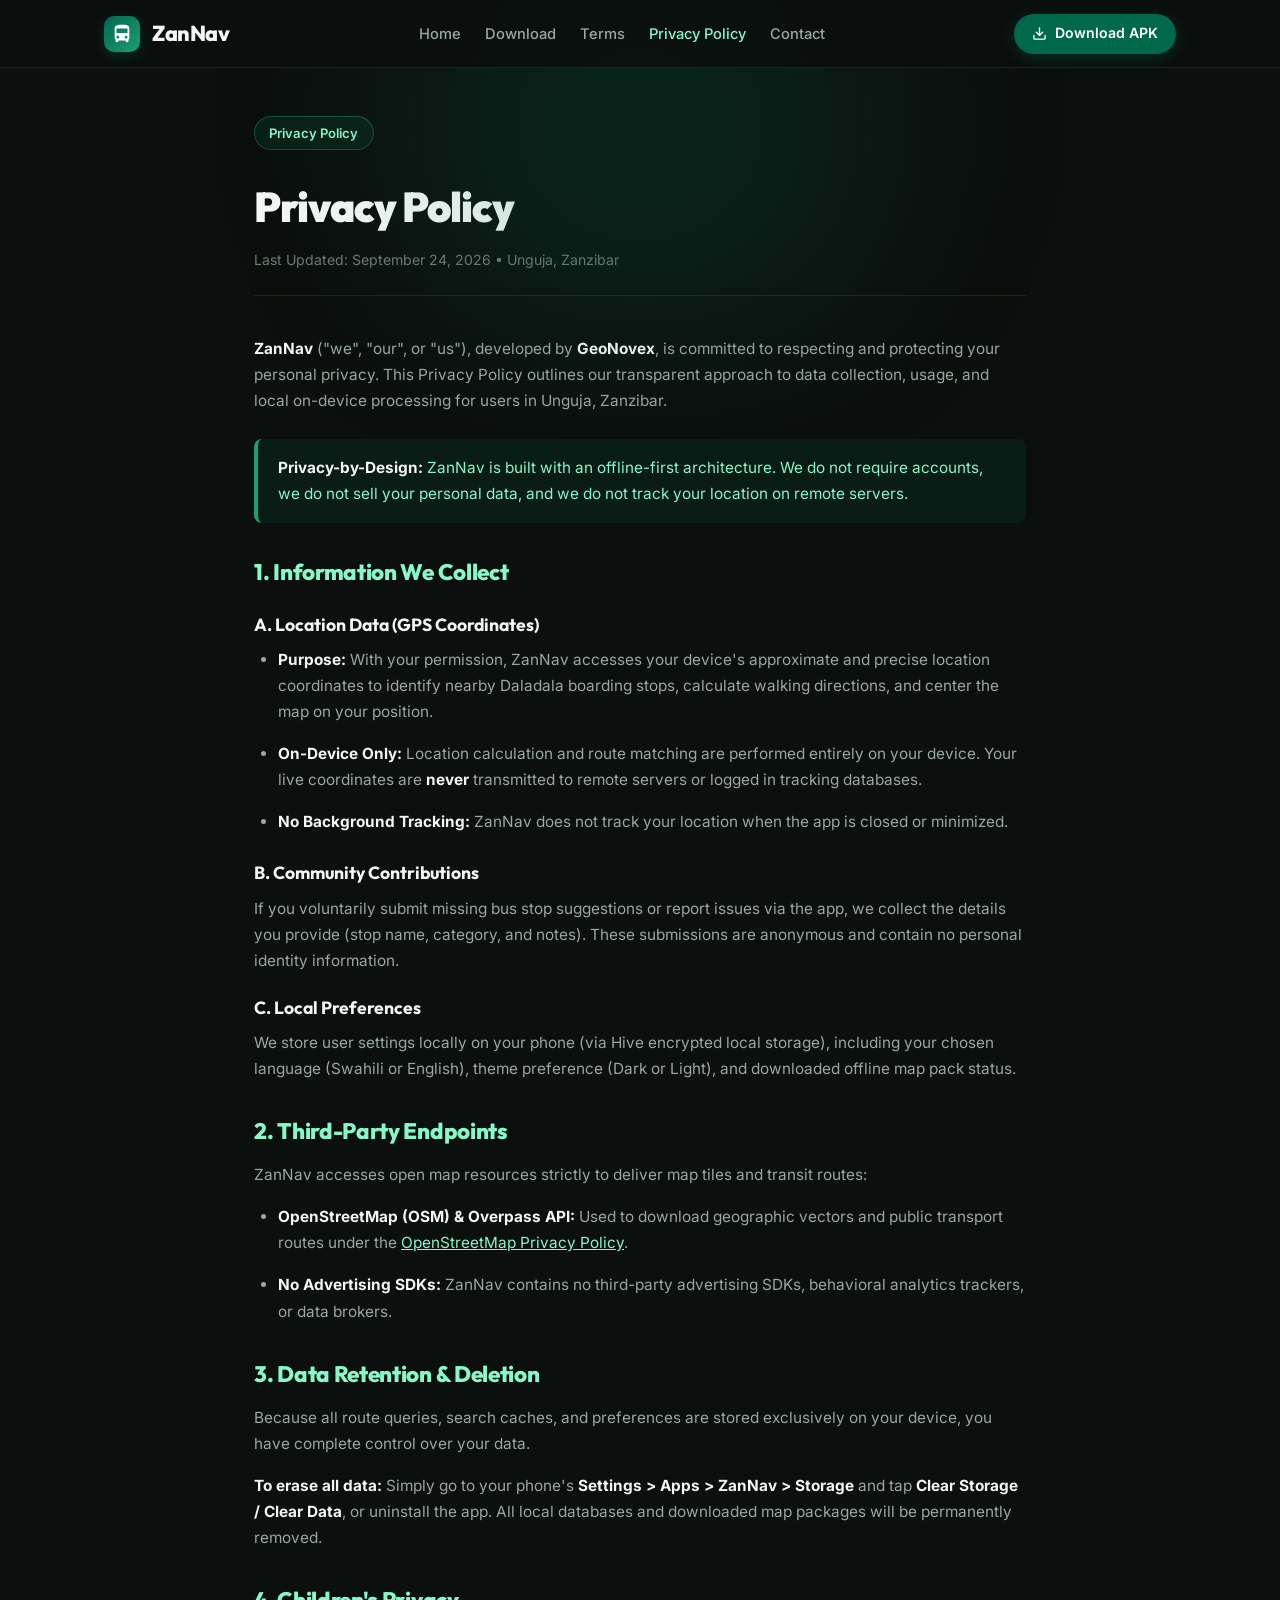
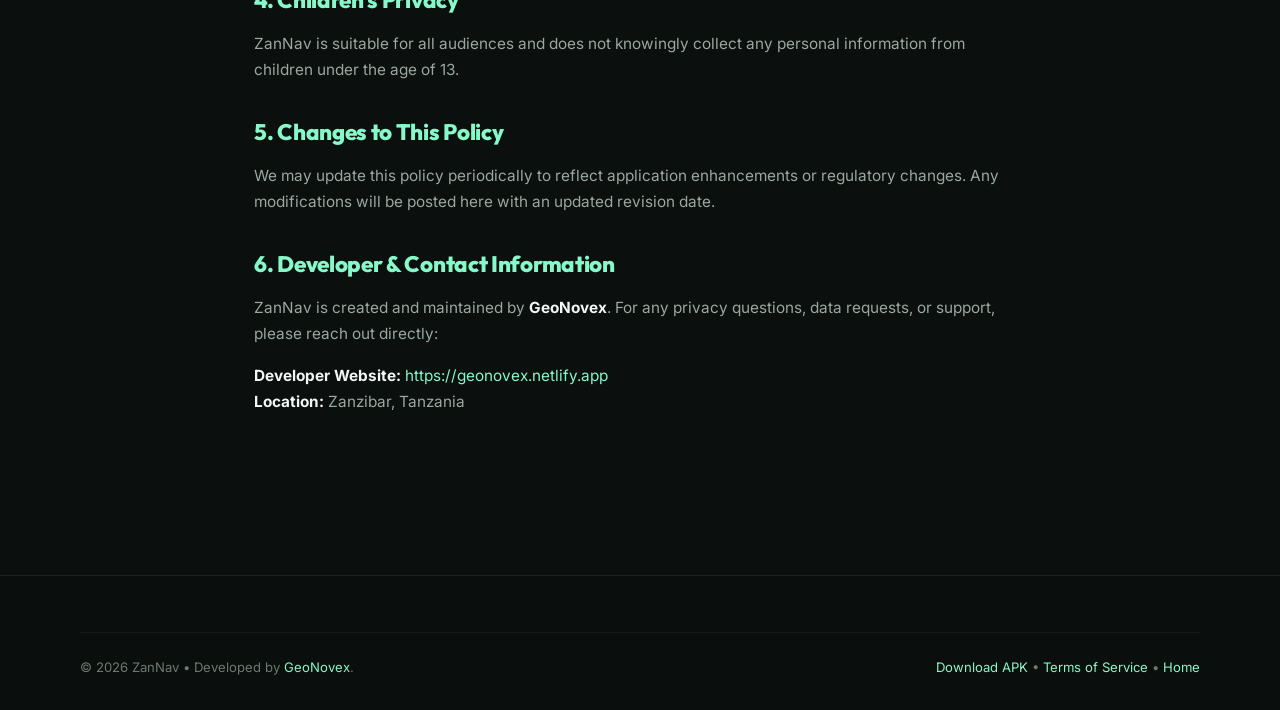
==== privacy.html @ 903b85ed "Add files via upload" ====
<!DOCTYPE html>
<html lang="en">

<head>
  <meta charset="UTF-8">
  <meta name="viewport" content="width=device-width, initial-scale=1.0">
  <title>Privacy Policy — ZanNav</title>
  <meta name="description"
    content="Privacy Policy for ZanNav - Public transit navigation application for Unguja, Zanzibar. Developed by GeoNovex.">
  <link rel="canonical" href="https://yudharssiif.github.io/zannav-app/privacy.html">
  <link rel="stylesheet" href="style.css">
  <link rel="icon" type="image/svg+xml" href="favicon.svg">
  <link rel="apple-touch-icon" href="favicon.svg">
</head>

<body>
  <!-- Scroll Progress Indicator -->
  <div id="scroll-progress"></div>

  <div class="ambient-glow-1"></div>

  <!-- ── Navigation ── -->
  <header class="navbar">
    <div class="nav-container">
      <a href="index.html" class="logo">
        <div class="logo-icon" aria-hidden="true">
          <svg width="22" height="22" viewBox="0 0 24 24" fill="currentColor">
            <path
              d="M4 16c0 .88.39 1.67 1 2.22V20c0 .55.45 1 1 1h1c.55 0 1-.45 1-1v-1h8v1c0 .55.45 1 1 1h1c.55 0 1-.45 1-1v-1.78c.61-.55 1-1.34 1-2.22V6c0-3.5-3.58-4-8-4s-8 .5-8 4v10zm3.5 1c-.83 0-1.5-.67-1.5-1.5S6.67 14 7.5 14s1.5.67 1.5 1.5S8.33 17 7.5 17zm9 0c-.83 0-1.5-.67-1.5-1.5s.67-1.5 1.5-1.5 1.5.67 1.5 1.5-.67 1.5-1.5 1.5zm1.5-6H6V6h12v5z" />
          </svg>
        </div>
        <span>ZanNav</span>
      </a>
      <ul class="nav-links" id="navLinks">
        <li><a href="index.html" class="nav-link">Home</a></li>
        <li><a href="index.html#download" class="nav-link">Download</a></li>
        <li><a href="terms.html" class="nav-link">Terms</a></li>
        <li><a href="privacy.html" class="nav-link active">Privacy Policy</a></li>
        <li><a href="index.html#contact" class="nav-link">Contact</a></li>
      </ul>
      <div class="nav-actions">
        <a href="zannav-app.apk" download="zannav-app.apk" class="nav-cta">
          <svg width="15" height="15" viewBox="0 0 24 24" fill="none" stroke="currentColor" stroke-width="2.2"
            stroke-linecap="round" stroke-linejoin="round">
            <path d="M21 15v4a2 2 0 0 1-2 2H5a2 2 0 0 1-2-2v-4"></path>
            <polyline points="7 10 12 15 17 10"></polyline>
            <line x1="12" y1="15" x2="12" y2="3"></line>
          </svg>
          <span class="cta-text-full">Download APK</span>
          <span class="cta-text-short">APK</span>
        </a>
        <button class="nav-toggle" id="navToggle" aria-label="Toggle navigation menu" aria-expanded="false">
          <span class="hamburger-line"></span>
          <span class="hamburger-line"></span>
          <span class="hamburger-line"></span>
        </button>
      </div>
    </div>
  </header>

  <!-- ── Legal Content ── -->
  <main class="legal-page">
    <div class="legal-header">
      <div class="badge">Privacy Policy</div>
      <h1>Privacy Policy</h1>
      <p class="legal-meta">Last Updated: September 24, 2026 • Unguja, Zanzibar</p>
    </div>

    <article class="legal-content">
      <p>
        <strong>ZanNav</strong> ("we", "our", or "us"), developed by <strong>GeoNovex</strong>, is committed to
        respecting and protecting your personal privacy. This Privacy Policy outlines our transparent approach to data
        collection, usage, and local on-device processing for users in Unguja, Zanzibar.
      </p>

      <div class="callout-box" style="background: rgba(0, 105, 76, 0.15); border-left-color: #1d9e75;">
        <p style="color: #86f8c9;"><strong>Privacy-by-Design:</strong> ZanNav is built with an offline-first
          architecture. We do not require accounts, we do not sell your personal data, and we do not track your location
          on remote servers.</p>
      </div>

      <h2>1. Information We Collect</h2>

      <h3>A. Location Data (GPS Coordinates)</h3>
      <ul>
        <li><strong>Purpose:</strong> With your permission, ZanNav accesses your device's approximate and precise
          location coordinates to identify nearby Daladala boarding stops, calculate walking directions, and center the
          map on your position.</li>
        <li><strong>On-Device Only:</strong> Location calculation and route matching are performed entirely on your
          device. Your live coordinates are <strong>never</strong> transmitted to remote servers or logged in tracking
          databases.</li>
        <li><strong>No Background Tracking:</strong> ZanNav does not track your location when the app is closed or
          minimized.</li>
      </ul>

      <h3>B. Community Contributions</h3>
      <p>
        If you voluntarily submit missing bus stop suggestions or report issues via the app, we collect the details you
        provide (stop name, category, and notes). These submissions are anonymous and contain no personal identity
        information.
      </p>

      <h3>C. Local Preferences</h3>
      <p>
        We store user settings locally on your phone (via Hive encrypted local storage), including your chosen language
        (Swahili or English), theme preference (Dark or Light), and downloaded offline map pack status.
      </p>

      <h2>2. Third-Party Endpoints</h2>
      <p>
        ZanNav accesses open map resources strictly to deliver map tiles and transit routes:
      </p>
      <ul>
        <li><strong>OpenStreetMap (OSM) & Overpass API:</strong> Used to download geographic vectors and public
          transport routes under the <a href="https://wiki.osmfoundation.org/wiki/Privacy_Policy" target="_blank"
            rel="noopener noreferrer" style="color: #86f8c9; text-decoration: underline;">OpenStreetMap Privacy
            Policy</a>.</li>
        <li><strong>No Advertising SDKs:</strong> ZanNav contains no third-party advertising SDKs, behavioral analytics
          trackers, or data brokers.</li>
      </ul>

      <h2>3. Data Retention & Deletion</h2>
      <p>
        Because all route queries, search caches, and preferences are stored exclusively on your device, you have
        complete control over your data.
      </p>
      <p>
        <strong>To erase all data:</strong> Simply go to your phone's <strong>Settings > Apps > ZanNav >
          Storage</strong> and tap <strong>Clear Storage / Clear Data</strong>, or uninstall the app. All local
        databases and downloaded map packages will be permanently removed.
      </p>

      <h2>4. Children's Privacy</h2>
      <p>
        ZanNav is suitable for all audiences and does not knowingly collect any personal information from children under
        the age of 13.
      </p>

      <h2>5. Changes to This Policy</h2>
      <p>
        We may update this policy periodically to reflect application enhancements or regulatory changes. Any
        modifications will be posted here with an updated revision date.
      </p>

      <h2>6. Developer & Contact Information</h2>
      <p>
        ZanNav is created and maintained by <strong>GeoNovex</strong>. For any privacy questions, data requests, or
        support, please reach out directly:
      </p>
      <p>
        <strong>Developer Website:</strong> <a href="https://geonovex.netlify.app/" target="_blank"
          rel="noopener noreferrer" style="color: #86f8c9;">https://geonovex.netlify.app</a><br>
        <strong>Location:</strong> Zanzibar, Tanzania
      </p>
    </article>
  </main>

  <!-- ── Footer ── -->
  <footer class="footer">
    <div class="footer-bottom">
      <div>© <span class="current-year">2026</span> ZanNav • Developed by <a href="https://geonovex.netlify.app/" target="_blank"
          rel="noopener noreferrer" style="color: #86f8c9;">GeoNovex</a>.</div>
      <div>
        <a href="zannav-app.apk" download="zannav-app.apk" style="color: #86f8c9;">Download APK</a> •
        <a href="terms.html" style="color: #86f8c9;">Terms of Service</a> •
        <a href="index.html" style="color: #86f8c9;">Home</a>
      </div>
    </div>
  </footer>

  <!-- Floating Back to Top Button -->
  <button id="backToTop" class="back-to-top" aria-label="Back to top">
    <svg width="20" height="20" viewBox="0 0 24 24" fill="none" stroke="currentColor" stroke-width="2.5"
      stroke-linecap="round" stroke-linejoin="round">
      <polyline points="18 15 12 9 6 15"></polyline>
    </svg>
  </button>

  <script>
    // Automatically update current year
    document.querySelectorAll('.current-year').forEach(el => {
      el.textContent = new Date().getFullYear();
    });

    // Mobile navigation drawer toggle
    const navToggle = document.getElementById('navToggle');
    const headerNavbar = document.querySelector('.navbar');

    if (navToggle && headerNavbar) {
      navToggle.addEventListener('click', (e) => {
        e.stopPropagation();
        const isOpen = headerNavbar.classList.toggle('nav-open');
        navToggle.setAttribute('aria-expanded', isOpen ? 'true' : 'false');
      });

      document.querySelectorAll('.nav-link').forEach(link => {
        link.addEventListener('click', () => {
          headerNavbar.classList.remove('nav-open');
          navToggle.setAttribute('aria-expanded', 'false');
        });
      });

      document.addEventListener('click', (e) => {
        if (!headerNavbar.contains(e.target)) {
          headerNavbar.classList.remove('nav-open');
          navToggle.setAttribute('aria-expanded', 'false');
        }
      });
    }

    const scrollProgress = document.getElementById('scroll-progress');
    const navbar = document.querySelector('.navbar');
    const backToTop = document.getElementById('backToTop');

    window.addEventListener('scroll', () => {
      const scrollTop = window.scrollY || document.documentElement.scrollTop;
      const docHeight = document.documentElement.scrollHeight - window.innerHeight;
      const scrollPercent = docHeight > 0 ? (scrollTop / docHeight) * 100 : 0;

      if (scrollProgress) scrollProgress.style.width = scrollPercent + '%';
      if (navbar) {
        if (scrollTop > 25) navbar.classList.add('scrolled');
        else navbar.classList.remove('scrolled');
      }
      if (backToTop) {
        if (scrollTop > 300) backToTop.classList.add('active');
        else backToTop.classList.remove('active');
      }
    }, { passive: true });

    if (backToTop) {
      backToTop.addEventListener('click', () => {
        window.scrollTo({ top: 0, behavior: 'smooth' });
      });
    }
  </script>
</body>

</html>
---- style.css ----
@import url('https://fonts.googleapis.com/css2?family=Inter:wght@400;500;600;700&family=Outfit:wght@600;700;800;900&display=swap');

:root {
  --primary: #00694c;
  --primary-light: #008560;
  --primary-accent: #1d9e75;
  --primary-glow: rgba(0, 105, 76, 0.35);
  --secondary: #fc6b32;
  --secondary-glow: rgba(252, 107, 50, 0.3);
  
  --bg: #0b0f0d;
  --bg-card: #131916;
  --bg-card-hover: #19221d;
  --border: rgba(255, 255, 255, 0.08);
  --border-focus: rgba(29, 158, 117, 0.5);

  --text-main: #f3f6f4;
  --text-muted: #9aa8a0;
  --text-dim: #6c7a72;

  --font-heading: 'Outfit', sans-serif;
  --font-body: 'Inter', sans-serif;
  --radius-sm: 8px;
  --radius-md: 14px;
  --radius-lg: 24px;
  --radius-full: 9999px;
  --max-w: 1120px;
}

html {
  scroll-behavior: smooth;
  scroll-padding-top: 85px;
  max-width: 100%;
  overflow-x: hidden;
}

* {
  margin: 0;
  padding: 0;
  box-sizing: border-box;
}

body {
  font-family: var(--font-body);
  background-color: var(--bg);
  color: var(--text-main);
  line-height: 1.6;
  -webkit-font-smoothing: antialiased;
  overflow-x: hidden;
  max-width: 100%;
  padding-top: 68px; /* Offset for fixed navbar */
}

a {
  color: inherit;
  text-decoration: none;
}

/* ── Scroll Progress Bar ── */
#scroll-progress {
  position: fixed;
  top: 0;
  left: 0;
  height: 3px;
  width: 0%;
  background: linear-gradient(90deg, var(--primary), var(--primary-accent), #86f8c9);
  z-index: 1000;
  transition: width 0.08s ease-out;
  box-shadow: 0 0 10px rgba(134, 248, 201, 0.6);
}

/* ── Ambient Background Glows ── */
.ambient-glow-1 {
  position: absolute;
  top: -100px;
  left: 50%;
  transform: translateX(-50%);
  width: 700px;
  height: 450px;
  background: radial-gradient(circle, rgba(0, 105, 76, 0.32) 0%, rgba(29, 158, 117, 0.08) 50%, transparent 80%);
  filter: blur(80px);
  pointer-events: none;
  z-index: 0;
  animation: glowFloat 14s ease-in-out infinite alternate;
}

.ambient-glow-2 {
  position: absolute;
  top: 900px;
  right: -100px;
  width: 500px;
  height: 400px;
  background: radial-gradient(circle, rgba(252, 107, 50, 0.15) 0%, transparent 70%);
  filter: blur(90px);
  pointer-events: none;
  z-index: 0;
  animation: glowFloat2 16s ease-in-out infinite alternate;
}

@keyframes glowFloat {
  0% { transform: translateX(-50%) translateY(0) scale(1); }
  100% { transform: translateX(-50%) translateY(30px) scale(1.08); }
}

@keyframes glowFloat2 {
  0% { transform: translateY(0) scale(1); }
  100% { transform: translateY(-25px) scale(1.1); }
}

/* ── Navigation ── */
.navbar {
  position: fixed;
  top: 0;
  left: 0;
  right: 0;
  width: 100%;
  z-index: 1000;
  background: rgba(11, 15, 13, 0.85);
  backdrop-filter: blur(20px);
  -webkit-backdrop-filter: blur(20px);
  border-bottom: 1px solid var(--border);
  transition: background 0.3s cubic-bezier(0.16, 1, 0.3, 1), 
              box-shadow 0.3s cubic-bezier(0.16, 1, 0.3, 1), 
              border-color 0.3s cubic-bezier(0.16, 1, 0.3, 1);
}

.navbar.scrolled {
  background: rgba(11, 15, 13, 0.96);
  border-bottom-color: rgba(29, 158, 117, 0.28);
  box-shadow: 0 10px 30px rgba(0, 0, 0, 0.6);
}

.nav-container {
  max-width: var(--max-w);
  margin: 0 auto;
  padding: 0.85rem 1.5rem;
  display: flex;
  align-items: center;
  justify-content: space-between;
  gap: 1rem;
  transition: padding 0.3s cubic-bezier(0.16, 1, 0.3, 1);
}

.navbar.scrolled .nav-container {
  padding-top: 0.6rem;
  padding-bottom: 0.6rem;
}

.logo {
  display: flex;
  align-items: center;
  gap: 0.75rem;
  font-family: var(--font-heading);
  font-size: 1.35rem;
  font-weight: 800;
  color: var(--text-main);
  letter-spacing: -0.5px;
  flex-shrink: 0;
}

.logo-icon {
  width: 36px;
  height: 36px;
  border-radius: 10px;
  background: linear-gradient(135deg, var(--primary), var(--primary-accent));
  display: flex;
  align-items: center;
  justify-content: center;
  color: #fff;
  box-shadow: 0 4px 12px var(--primary-glow);
  flex-shrink: 0;
}

.nav-links {
  display: flex;
  align-items: center;
  gap: 1.5rem;
  list-style: none;
}

.nav-link {
  font-size: 0.92rem;
  font-weight: 500;
  color: var(--text-muted);
  transition: color 0.2s ease;
}

.nav-link:hover, .nav-link.active {
  color: #86f8c9;
}

.nav-actions {
  display: flex;
  align-items: center;
  gap: 0.65rem;
  flex-shrink: 0;
}

.nav-cta {
  display: inline-flex;
  align-items: center;
  gap: 0.45rem;
  background: var(--primary);
  color: #fff !important;
  padding: 0.55rem 1.15rem;
  border-radius: var(--radius-full);
  font-size: 0.88rem;
  font-weight: 600;
  transition: all 0.2s ease;
  box-shadow: 0 4px 16px var(--primary-glow);
  white-space: nowrap;
}

.nav-cta:hover {
  background: var(--primary-light);
  transform: translateY(-1px);
}

.nav-cta .cta-text-short {
  display: none;
}

.nav-toggle {
  display: none;
  background: rgba(255, 255, 255, 0.04);
  border: 1px solid var(--border);
  border-radius: 10px;
  width: 38px;
  height: 38px;
  padding: 0;
  cursor: pointer;
  align-items: center;
  justify-content: center;
  flex-direction: column;
  gap: 4px;
  transition: all 0.2s ease;
  color: var(--text-main);
  flex-shrink: 0;
}

.nav-toggle:hover, .nav-toggle:focus-visible {
  background: rgba(255, 255, 255, 0.08);
  border-color: var(--border-focus);
  outline: none;
}

.hamburger-line {
  display: block;
  width: 18px;
  height: 2px;
  background-color: var(--text-main);
  border-radius: 2px;
  transition: transform 0.25s cubic-bezier(0.16, 1, 0.3, 1), 
              opacity 0.2s ease;
}

.nav-open .nav-toggle .hamburger-line:nth-child(1) {
  transform: translateY(6px) rotate(45deg);
}

.nav-open .nav-toggle .hamburger-line:nth-child(2) {
  opacity: 0;
}

.nav-open .nav-toggle .hamburger-line:nth-child(3) {
  transform: translateY(-6px) rotate(-45deg);
}

/* ── Hero Section ── */
.hero {
  position: relative;
  max-width: var(--max-w);
  margin: 0 auto;
  padding: 5rem 1.5rem 4rem;
  text-align: center;
  z-index: 1;
}

.badge {
  display: inline-flex;
  align-items: center;
  gap: 0.5rem;
  padding: 0.35rem 0.9rem;
  background: rgba(0, 105, 76, 0.18);
  border: 1px solid rgba(29, 158, 117, 0.4);
  border-radius: var(--radius-full);
  font-size: 0.82rem;
  font-weight: 600;
  color: #86f8c9;
  margin-bottom: 1.5rem;
}

.hero h1 {
  font-family: var(--font-heading);
  font-size: clamp(2.4rem, 6vw, 4.2rem);
  font-weight: 900;
  line-height: 1.1;
  letter-spacing: -1.5px;
  margin-bottom: 1.5rem;
}

.hero h1 span {
  background: linear-gradient(135deg, #86f8c9 0%, #1d9e75 50%, #fc6b32 100%);
  -webkit-background-clip: text;
  -webkit-text-fill-color: transparent;
}

.hero-subtitle {
  font-size: 1.15rem;
  color: var(--text-muted);
  max-width: 650px;
  margin: 0 auto 2.5rem;
  line-height: 1.6;
}

.hero-buttons {
  display: flex;
  align-items: center;
  justify-content: center;
  gap: 1rem;
  flex-wrap: wrap;
  margin-bottom: 3.5rem;
}

.btn-primary {
  display: inline-flex;
  align-items: center;
  gap: 0.6rem;
  padding: 0.85rem 1.75rem;
  background: linear-gradient(135deg, var(--primary), var(--primary-accent));
  color: #fff;
  border-radius: var(--radius-full);
  font-weight: 700;
  font-size: 1rem;
  box-shadow: 0 6px 24px var(--primary-glow);
  transition: all 0.25s ease;
}

.btn-primary:hover {
  transform: translateY(-2px);
  box-shadow: 0 8px 30px rgba(0, 105, 76, 0.5);
}

.btn-secondary {
  display: inline-flex;
  align-items: center;
  gap: 0.6rem;
  padding: 0.85rem 1.75rem;
  background: var(--bg-card);
  color: var(--text-main);
  border: 1px solid var(--border);
  border-radius: var(--radius-full);
  font-weight: 600;
  font-size: 1rem;
  transition: all 0.25s ease;
}

.btn-secondary:hover {
  background: var(--bg-card-hover);
  border-color: rgba(255, 255, 255, 0.2);
  transform: translateY(-2px);
}

/* ── App Mockup / Visual ── */
.mockup-container {
  max-width: 880px;
  margin: 0 auto 5rem;
  background: linear-gradient(180deg, rgba(29, 158, 117, 0.12) 0%, rgba(19, 25, 22, 0.6) 100%);
  border: 1px solid var(--border);
  border-radius: var(--radius-lg);
  padding: 2.5rem;
  box-shadow: 0 20px 60px rgba(0, 0, 0, 0.5);
}

.mockup-grid {
  display: grid;
  grid-template-columns: repeat(auto-fit, minmax(240px, 1fr));
  gap: 1.5rem;
  text-align: left;
}

.mockup-card {
  background: var(--bg-card);
  border: 1px solid var(--border);
  border-radius: var(--radius-md);
  padding: 1.5rem;
}

.mockup-header {
  display: flex;
  align-items: center;
  justify-content: space-between;
  margin-bottom: 1rem;
}

.route-pill {
  display: inline-flex;
  align-items: center;
  padding: 0.2rem 0.6rem;
  background: var(--primary);
  border-radius: var(--radius-full);
  font-size: 0.75rem;
  font-weight: 800;
  color: #fff;
}

.route-corridor {
  font-family: var(--font-heading);
  font-size: 1.25rem;
  font-weight: 800;
  margin-bottom: 0.35rem;
}

.route-detail {
  font-size: 0.85rem;
  color: var(--text-muted);
}

/* ── Features Section ── */
.section {
  max-width: var(--max-w);
  margin: 0 auto;
  padding: 4rem 1.5rem;
  position: relative;
  z-index: 1;
}

.section-header {
  text-align: center;
  max-width: 600px;
  margin: 0 auto 3.5rem;
}

.section-tag {
  font-size: 0.8rem;
  font-weight: 800;
  letter-spacing: 2px;
  text-transform: uppercase;
  color: var(--primary-accent);
  margin-bottom: 0.5rem;
}

.section-title {
  font-family: var(--font-heading);
  font-size: clamp(1.8rem, 4vw, 2.6rem);
  font-weight: 800;
  letter-spacing: -0.8px;
  margin-bottom: 0.75rem;
}

.section-desc {
  font-size: 1rem;
  color: var(--text-muted);
}

.features-grid {
  display: grid;
  grid-template-columns: repeat(auto-fit, minmax(300px, 1fr));
  gap: 1.75rem;
}

.feature-card {
  background: var(--bg-card);
  border: 1px solid var(--border);
  border-radius: var(--radius-lg);
  padding: 2rem;
  transition: all 0.3s ease;
}

.feature-card:hover {
  transform: translateY(-4px);
  border-color: var(--border-focus);
  background: var(--bg-card-hover);
  box-shadow: 0 12px 32px rgba(0, 0, 0, 0.3);
}

.feature-icon {
  width: 52px;
  height: 52px;
  border-radius: var(--radius-md);
  display: flex;
  align-items: center;
  justify-content: center;
  font-size: 1.5rem;
  margin-bottom: 1.25rem;
}

.feature-icon.green {
  background: rgba(0, 105, 76, 0.2);
  color: #86f8c9;
}

.feature-icon.orange {
  background: rgba(252, 107, 50, 0.2);
  color: #fc6b32;
}

.feature-icon.teal {
  background: rgba(29, 158, 117, 0.2);
  color: #1d9e75;
}

.feature-title {
  font-family: var(--font-heading);
  font-size: 1.25rem;
  font-weight: 700;
  margin-bottom: 0.5rem;
}

.feature-desc {
  font-size: 0.92rem;
  color: var(--text-muted);
  line-height: 1.55;
}

/* ── Policy / Legal Container ── */
.legal-page {
  max-width: 820px;
  margin: 0 auto;
  padding: 3rem 1.5rem 5rem;
}

.legal-header {
  margin-bottom: 2.5rem;
  padding-bottom: 1.5rem;
  border-bottom: 1px solid var(--border);
}

.legal-header h1 {
  font-family: var(--font-heading);
  font-size: 2.6rem;
  font-weight: 900;
  letter-spacing: -1px;
  margin-bottom: 0.5rem;
}

.legal-meta {
  font-size: 0.88rem;
  color: var(--text-dim);
}

.legal-content h2 {
  font-family: var(--font-heading);
  font-size: 1.4rem;
  font-weight: 800;
  margin: 2rem 0 0.75rem;
  color: #86f8c9;
  letter-spacing: -0.3px;
}

.legal-content h3 {
  font-family: var(--font-heading);
  font-size: 1.1rem;
  font-weight: 700;
  margin: 1.25rem 0 0.5rem;
  color: var(--text-main);
}

.legal-content p, .legal-content li {
  font-size: 0.96rem;
  color: var(--text-muted);
  line-height: 1.7;
  margin-bottom: 1rem;
}

.legal-content ul {
  padding-left: 1.5rem;
  margin-bottom: 1.5rem;
}

.legal-content strong {
  color: var(--text-main);
}

.callout-box {
  background: rgba(252, 107, 50, 0.1);
  border-left: 4px solid var(--secondary);
  border-radius: var(--radius-sm);
  padding: 1rem 1.25rem;
  margin: 1.5rem 0;
}

.callout-box p {
  margin-bottom: 0;
  color: #ffd0b8;
}

/* ── Footer ── */
.footer {
  border-top: 1px solid var(--border);
  background: rgba(11, 15, 13, 0.9);
  padding: 3.5rem 1.5rem 2rem;
  margin-top: 4rem;
}

.footer-container {
  max-width: var(--max-w);
  margin: 0 auto;
  display: flex;
  align-items: flex-start;
  justify-content: space-between;
  flex-wrap: wrap;
  gap: 2rem;
  margin-bottom: 2.5rem;
}

.footer-brand {
  max-width: 320px;
}

.footer-desc {
  font-size: 0.88rem;
  color: var(--text-muted);
  margin-top: 0.75rem;
}

.footer-links-group {
  display: flex;
  gap: 3rem;
  flex-wrap: wrap;
}

.footer-column h4 {
  font-family: var(--font-heading);
  font-size: 0.9rem;
  font-weight: 800;
  letter-spacing: 1px;
  text-transform: uppercase;
  color: var(--text-main);
  margin-bottom: 1rem;
}

.footer-column ul {
  list-style: none;
}

.footer-column li {
  margin-bottom: 0.6rem;
}

.footer-column a {
  font-size: 0.88rem;
  color: var(--text-muted);
  transition: color 0.2s ease;
}

.footer-column a:hover {
  color: #86f8c9;
}

.footer-bottom {
  max-width: var(--max-w);
  margin: 0 auto;
  padding-top: 1.5rem;
  border-top: 1px solid rgba(255, 255, 255, 0.05);
  display: flex;
  align-items: center;
  justify-content: space-between;
  font-size: 0.82rem;
  color: var(--text-dim);
  flex-wrap: wrap;
  gap: 1rem;
}

/* ── Steps / How It Works ── */
.steps-grid {
  display: grid;
  grid-template-columns: repeat(auto-fit, minmax(280px, 1fr));
  gap: 1.5rem;
}

.step-card {
  background: var(--bg-card);
  border: 1px solid var(--border);
  border-radius: var(--radius-lg);
  padding: 2rem 1.75rem;
  position: relative;
  transition: all 0.3s ease;
}

.step-card:hover {
  border-color: var(--border-focus);
  transform: translateY(-3px);
}

.step-num {
  font-family: var(--font-heading);
  font-size: 2.2rem;
  font-weight: 900;
  color: var(--primary-accent);
  margin-bottom: 0.5rem;
  line-height: 1;
}

.step-title {
  font-family: var(--font-heading);
  font-size: 1.25rem;
  font-weight: 700;
  margin-bottom: 0.5rem;
}

.step-desc {
  font-size: 0.92rem;
  color: var(--text-muted);
}

/* ── FAQ Section ── */
.faq-list {
  max-width: 820px;
  margin: 0 auto;
  display: flex;
  flex-direction: column;
  gap: 1rem;
}

.faq-item {
  background: var(--bg-card);
  border: 1px solid var(--border);
  border-radius: var(--radius-md);
  overflow: hidden;
  transition: border-color 0.2s ease;
}

.faq-item:hover {
  border-color: rgba(255, 255, 255, 0.15);
}

.faq-question {
  width: 100%;
  padding: 1.25rem 1.5rem;
  background: none;
  border: none;
  color: var(--text-main);
  font-family: var(--font-heading);
  font-size: 1.05rem;
  font-weight: 700;
  text-align: left;
  cursor: pointer;
  display: flex;
  align-items: center;
  justify-content: space-between;
  gap: 1rem;
}

.faq-icon {
  width: 24px;
  height: 24px;
  border-radius: 50%;
  background: rgba(255, 255, 255, 0.06);
  display: flex;
  align-items: center;
  justify-content: center;
  flex-shrink: 0;
  transition: transform 0.25s ease;
}

.faq-item.active .faq-icon {
  transform: rotate(180deg);
  background: var(--primary);
}

.faq-answer {
  max-height: 0;
  overflow: hidden;
  transition: max-height 0.3s ease, padding 0.3s ease;
  padding: 0 1.5rem;
  color: var(--text-muted);
  font-size: 0.94rem;
  line-height: 1.65;
}

.faq-item.active .faq-answer {
  max-height: 200px;
  padding: 0 1.5rem 1.25rem;
}

/* ── Contact Us Section ── */
.contact-container {
  max-width: 820px;
  margin: 0 auto;
  background: linear-gradient(145deg, rgba(19, 25, 22, 0.9) 0%, rgba(11, 15, 13, 0.9) 100%);
  border: 1px solid var(--border);
  border-radius: var(--radius-lg);
  padding: 3rem 2.5rem;
  text-align: center;
}

.contact-badge {
  display: inline-flex;
  align-items: center;
  gap: 0.5rem;
  padding: 0.3rem 0.85rem;
  background: rgba(29, 158, 117, 0.15);
  border: 1px solid rgba(29, 158, 117, 0.4);
  border-radius: var(--radius-full);
  font-size: 0.8rem;
  font-weight: 700;
  color: #86f8c9;
  margin-bottom: 1rem;
}

.contact-title {
  font-family: var(--font-heading);
  font-size: 2.2rem;
  font-weight: 900;
  margin-bottom: 0.75rem;
  letter-spacing: -0.5px;
}

.contact-desc {
  color: var(--text-muted);
  font-size: 1rem;
  max-width: 550px;
  margin: 0 auto 2rem;
}

.contact-cards-grid {
  display: grid;
  grid-template-columns: repeat(auto-fit, minmax(240px, 1fr));
  gap: 1.25rem;
  text-align: left;
}

.contact-card-item {
  background: rgba(255, 255, 255, 0.03);
  border: 1px solid var(--border);
  border-radius: var(--radius-md);
  padding: 1.25rem;
  display: flex;
  align-items: flex-start;
  gap: 1rem;
  transition: all 0.25s ease;
}

.contact-card-item:hover {
  background: rgba(255, 255, 255, 0.06);
  border-color: var(--border-focus);
}

.contact-icon-box {
  width: 42px;
  height: 42px;
  border-radius: 10px;
  background: rgba(0, 105, 76, 0.25);
  color: #86f8c9;
  display: flex;
  align-items: center;
  justify-content: center;
  flex-shrink: 0;
}

.contact-item-title {
  font-family: var(--font-heading);
  font-weight: 700;
  font-size: 0.95rem;
  margin-bottom: 0.25rem;
}

.contact-item-link {
  font-size: 0.88rem;
  color: #86f8c9;
  word-break: break-all;
}

.contact-item-link:hover {
  text-decoration: underline;
}

/* ── Developer Attribution Badge ── */
.dev-badge {
  display: inline-flex;
  align-items: center;
  gap: 0.4rem;
  color: #86f8c9;
  font-weight: 600;
  transition: color 0.2s ease;
}

.dev-badge:hover {
  color: #fff;
  text-decoration: underline;
}

/* ── Download APK Section ── */
.download-box {
  background: linear-gradient(145deg, rgba(25, 34, 29, 0.9) 0%, rgba(19, 25, 22, 0.95) 100%);
  border: 1px solid rgba(29, 158, 117, 0.35);
  border-radius: var(--radius-lg);
  padding: 3rem 2.5rem;
  max-width: 820px;
  margin: 0 auto;
  text-align: center;
  box-shadow: 0 16px 40px rgba(0, 0, 0, 0.4), 0 0 30px rgba(0, 105, 76, 0.15);
  position: relative;
  overflow: hidden;
}

.download-box::before {
  content: '';
  position: absolute;
  top: -50px;
  right: -50px;
  width: 220px;
  height: 220px;
  background: radial-gradient(circle, rgba(29, 158, 117, 0.22) 0%, transparent 70%);
  pointer-events: none;
}

.download-badge {
  display: inline-flex;
  align-items: center;
  gap: 0.5rem;
  padding: 0.35rem 0.9rem;
  background: rgba(0, 105, 76, 0.2);
  border: 1px solid rgba(29, 158, 117, 0.4);
  border-radius: var(--radius-full);
  font-size: 0.82rem;
  font-weight: 700;
  color: #86f8c9;
  margin-bottom: 1rem;
}

.download-title {
  font-family: var(--font-heading);
  font-size: 2.2rem;
  font-weight: 900;
  margin-bottom: 0.75rem;
  letter-spacing: -0.5px;
}

.download-desc {
  color: var(--text-muted);
  font-size: 1.05rem;
  max-width: 600px;
  margin: 0 auto 2rem;
  line-height: 1.6;
}

.download-specs-grid {
  display: grid;
  grid-template-columns: repeat(auto-fit, minmax(140px, 1fr));
  gap: 1rem;
  margin-bottom: 2.5rem;
  text-align: center;
}

.download-spec-item {
  background: rgba(255, 255, 255, 0.03);
  border: 1px solid var(--border);
  border-radius: var(--radius-md);
  padding: 1rem 0.75rem;
}

.download-spec-label {
  font-size: 0.75rem;
  color: var(--text-dim);
  text-transform: uppercase;
  letter-spacing: 0.5px;
  margin-bottom: 0.25rem;
}

.download-spec-val {
  font-family: var(--font-heading);
  font-weight: 700;
  font-size: 1rem;
  color: #86f8c9;
}

.download-actions {
  display: flex;
  align-items: center;
  justify-content: center;
  gap: 1rem;
  flex-wrap: wrap;
  margin-bottom: 2rem;
}

.install-steps {
  display: grid;
  grid-template-columns: repeat(auto-fit, minmax(200px, 1fr));
  gap: 1.25rem;
  text-align: left;
  border-top: 1px solid var(--border);
  padding-top: 2rem;
  margin-top: 1rem;
}

.install-step-num {
  font-family: var(--font-heading);
  font-weight: 800;
  font-size: 0.85rem;
  color: #86f8c9;
  margin-bottom: 0.25rem;
}

.install-step-text {
  font-size: 0.85rem;
  color: var(--text-muted);
  line-height: 1.45;
}

/* ── Comprehensive Responsive Mobile Media Queries ── */
@media (max-width: 900px) {
  .nav-links {
    gap: 1.1rem;
  }
}

@media (max-width: 820px) {
  .nav-toggle {
    display: flex;
  }

  .nav-links {
    position: fixed;
    top: 59px;
    left: 0;
    right: 0;
    width: 100%;
    background: rgba(11, 15, 13, 0.98);
    backdrop-filter: blur(25px);
    -webkit-backdrop-filter: blur(25px);
    border-bottom: 1px solid rgba(29, 158, 117, 0.3);
    flex-direction: column;
    align-items: stretch;
    padding: 1rem 1.25rem 1.75rem;
    gap: 0.25rem;
    max-height: calc(100vh - 59px);
    overflow-y: auto;
    box-shadow: 0 20px 40px rgba(0, 0, 0, 0.7);
    opacity: 0;
    visibility: hidden;
    transform: translateY(-8px);
    transition: opacity 0.25s cubic-bezier(0.16, 1, 0.3, 1),
                transform 0.25s cubic-bezier(0.16, 1, 0.3, 1),
                visibility 0.25s;
    pointer-events: none;
    z-index: 999;
  }

  .nav-open .nav-links {
    opacity: 1;
    visibility: visible;
    transform: translateY(0);
    pointer-events: auto;
  }

  .nav-link {
    display: flex;
    align-items: center;
    padding: 0.8rem 1rem;
    border-radius: var(--radius-sm);
    font-size: 1.02rem;
    font-weight: 600;
    color: var(--text-main);
  }

  .nav-link:hover, .nav-link.active {
    background: rgba(29, 158, 117, 0.15);
    color: #86f8c9;
  }

  .features-grid {
    grid-template-columns: repeat(auto-fit, minmax(260px, 1fr));
  }
}

@media (max-width: 640px) {
  body {
    padding-top: 62px;
  }

  .nav-container {
    padding: 0.6rem 1rem;
  }

  .logo {
    font-size: 1.2rem;
    gap: 0.55rem;
  }

  .logo-icon {
    width: 32px;
    height: 32px;
  }

  .nav-cta {
    padding: 0.45rem 0.75rem;
    font-size: 0.8rem;
    gap: 0.35rem;
  }

  .nav-cta .cta-text-full {
    display: none;
  }

  .nav-cta .cta-text-short {
    display: inline;
  }

  .hero {
    padding: 2.25rem 1rem 2rem;
  }

  .badge {
    font-size: 0.76rem;
    padding: 0.3rem 0.75rem;
    margin-bottom: 1.25rem;
    text-align: center;
    line-height: 1.35;
  }

  .hero h1 {
    font-size: clamp(1.85rem, 7.5vw, 2.6rem);
    letter-spacing: -0.75px;
    margin-bottom: 1rem;
  }

  .hero-subtitle {
    font-size: 0.94rem;
    margin-bottom: 1.75rem;
    line-height: 1.55;
  }

  .hero-buttons {
    flex-direction: column;
    gap: 0.75rem;
    margin-bottom: 2.5rem;
    width: 100%;
  }

  .hero-buttons .btn-primary,
  .hero-buttons .btn-secondary {
    width: 100%;
    justify-content: center;
    padding: 0.85rem 1.25rem;
    font-size: 0.95rem;
  }

  .mockup-container {
    padding: 1.25rem 0.85rem;
    margin-bottom: 3.5rem;
    border-radius: var(--radius-md);
  }

  .mockup-grid {
    grid-template-columns: 1fr;
    gap: 0.85rem;
  }

  .mockup-card {
    padding: 1.15rem;
  }

  .route-corridor {
    font-size: 1.15rem;
  }

  .section {
    padding: 2.75rem 1rem;
  }

  .section-header {
    margin-bottom: 2rem;
  }

  .section-title {
    font-size: clamp(1.55rem, 6.5vw, 2.1rem);
    letter-spacing: -0.5px;
  }

  .section-desc {
    font-size: 0.92rem;
  }

  .features-grid {
    grid-template-columns: 1fr;
    gap: 1rem;
  }

  .feature-card {
    padding: 1.5rem 1.15rem;
    border-radius: var(--radius-md);
  }

  .steps-grid {
    grid-template-columns: 1fr;
    gap: 1rem;
  }

  .step-card {
    padding: 1.5rem 1.15rem;
    border-radius: var(--radius-md);
  }

  .step-num {
    font-size: 1.85rem;
  }

  .download-box {
    padding: 2rem 1rem;
    border-radius: var(--radius-md);
  }

  .download-title {
    font-size: 1.7rem;
  }

  .download-desc {
    font-size: 0.92rem;
    margin-bottom: 1.5rem;
  }

  .download-specs-grid {
    grid-template-columns: repeat(2, 1fr);
    gap: 0.6rem;
    margin-bottom: 1.5rem;
  }

  .download-spec-item {
    padding: 0.75rem 0.5rem;
  }

  .download-actions {
    flex-direction: column;
    width: 100%;
    gap: 0.75rem;
  }

  .download-actions .btn-primary,
  .download-actions .btn-secondary {
    width: 100%;
    justify-content: center;
  }

  .install-steps {
    grid-template-columns: 1fr;
    gap: 1rem;
    padding-top: 1.5rem;
  }

  .faq-question {
    padding: 1rem 1.15rem;
    font-size: 0.98rem;
  }

  .faq-answer {
    padding: 0 1.15rem;
    font-size: 0.9rem;
  }

  .faq-item.active .faq-answer {
    padding: 0 1.15rem 1.15rem;
  }

  .contact-container {
    padding: 2rem 1rem;
    border-radius: var(--radius-md);
  }

  .contact-title {
    font-size: 1.7rem;
  }

  .contact-cards-grid {
    grid-template-columns: 1fr;
    gap: 0.85rem;
  }

  .contact-card-item {
    padding: 1rem;
  }

  .contact-item-link {
    font-size: 0.84rem;
  }

  .footer {
    padding: 2.5rem 1rem 1.5rem;
    margin-top: 3rem;
  }

  .footer-container {
    flex-direction: column;
    gap: 2rem;
  }

  .footer-links-group {
    display: grid;
    grid-template-columns: repeat(2, 1fr);
    gap: 1.5rem;
    width: 100%;
  }

  .footer-bottom {
    flex-direction: column;
    text-align: center;
    gap: 0.75rem;
  }

  .legal-page {
    padding: 1.75rem 1rem 3.5rem;
  }

  .legal-header h1 {
    font-size: 1.85rem;
  }

  .legal-content h2 {
    font-size: 1.25rem;
    margin-top: 1.5rem;
  }

  .legal-content p, .legal-content li {
    font-size: 0.92rem;
  }

  .ambient-glow-1 {
    width: 280px;
    height: 240px;
  }

  .ambient-glow-2 {
    width: 220px;
    height: 200px;
    right: 0;
  }

  .back-to-top {
    bottom: 1.25rem;
    right: 1.25rem;
    width: 40px;
    height: 40px;
  }
}

@media (max-width: 380px) {
  .logo span {
    font-size: 1.15rem;
  }
  
  .download-specs-grid {
    grid-template-columns: 1fr;
  }

  .footer-links-group {
    grid-template-columns: 1fr;
    gap: 1.25rem;
  }
}

/* ── Scroll Reveal & Viewport Transitions ── */
.reveal {
  opacity: 0;
  transform: translateY(30px);
  transition: opacity 0.8s cubic-bezier(0.16, 1, 0.3, 1), 
              transform 0.8s cubic-bezier(0.16, 1, 0.3, 1);
  will-change: opacity, transform;
}

.reveal-left {
  opacity: 0;
  transform: translateX(-35px);
  transition: opacity 0.8s cubic-bezier(0.16, 1, 0.3, 1), 
              transform 0.8s cubic-bezier(0.16, 1, 0.3, 1);
  will-change: opacity, transform;
}

.reveal-right {
  opacity: 0;
  transform: translateX(35px);
  transition: opacity 0.8s cubic-bezier(0.16, 1, 0.3, 1), 
              transform 0.8s cubic-bezier(0.16, 1, 0.3, 1);
  will-change: opacity, transform;
}

.reveal-scale {
  opacity: 0;
  transform: scale(0.92) translateY(24px);
  transition: opacity 0.8s cubic-bezier(0.16, 1, 0.3, 1), 
              transform 0.8s cubic-bezier(0.16, 1, 0.3, 1);
  will-change: opacity, transform;
}

.reveal.is-visible,
.reveal-left.is-visible,
.reveal-right.is-visible,
.reveal-scale.is-visible {
  opacity: 1;
  transform: translate(0) scale(1);
}

/* Staggered delays for child items */
.stagger-1 { transition-delay: 0.08s; }
.stagger-2 { transition-delay: 0.16s; }
.stagger-3 { transition-delay: 0.24s; }
.stagger-4 { transition-delay: 0.32s; }
.stagger-5 { transition-delay: 0.40s; }
.stagger-6 { transition-delay: 0.48s; }

/* ── Card Hover Transitions ── */
.feature-card,
.step-card,
.mockup-card,
.faq-item {
  transition: transform 0.35s cubic-bezier(0.16, 1, 0.3, 1), 
              box-shadow 0.35s cubic-bezier(0.16, 1, 0.3, 1), 
              border-color 0.35s cubic-bezier(0.16, 1, 0.3, 1),
              background 0.35s ease;
}

.feature-card:hover,
.step-card:hover,
.mockup-card:hover {
  transform: translateY(-8px);
  border-color: rgba(29, 158, 117, 0.45);
  box-shadow: 0 16px 36px rgba(0, 0, 0, 0.45), 0 0 25px rgba(0, 105, 76, 0.2);
}

/* ── Interactive Floating Back to Top Button ── */
.back-to-top {
  position: fixed;
  bottom: 2rem;
  right: 2rem;
  width: 44px;
  height: 44px;
  border-radius: var(--radius-full);
  background: rgba(19, 25, 22, 0.9);
  border: 1px solid var(--border);
  color: var(--text-muted);
  display: flex;
  align-items: center;
  justify-content: center;
  box-shadow: 0 8px 24px rgba(0, 0, 0, 0.4);
  cursor: pointer;
  opacity: 0;
  visibility: hidden;
  transform: translateY(16px);
  transition: all 0.3s cubic-bezier(0.16, 1, 0.3, 1);
  z-index: 99;
  backdrop-filter: blur(10px);
}

.back-to-top.active {
  opacity: 1;
  visibility: visible;
  transform: translateY(0);
}

.back-to-top:hover {
  background: var(--primary);
  border-color: var(--primary-accent);
  color: #fff;
  transform: translateY(-4px);
  box-shadow: 0 10px 24px var(--primary-glow);
}
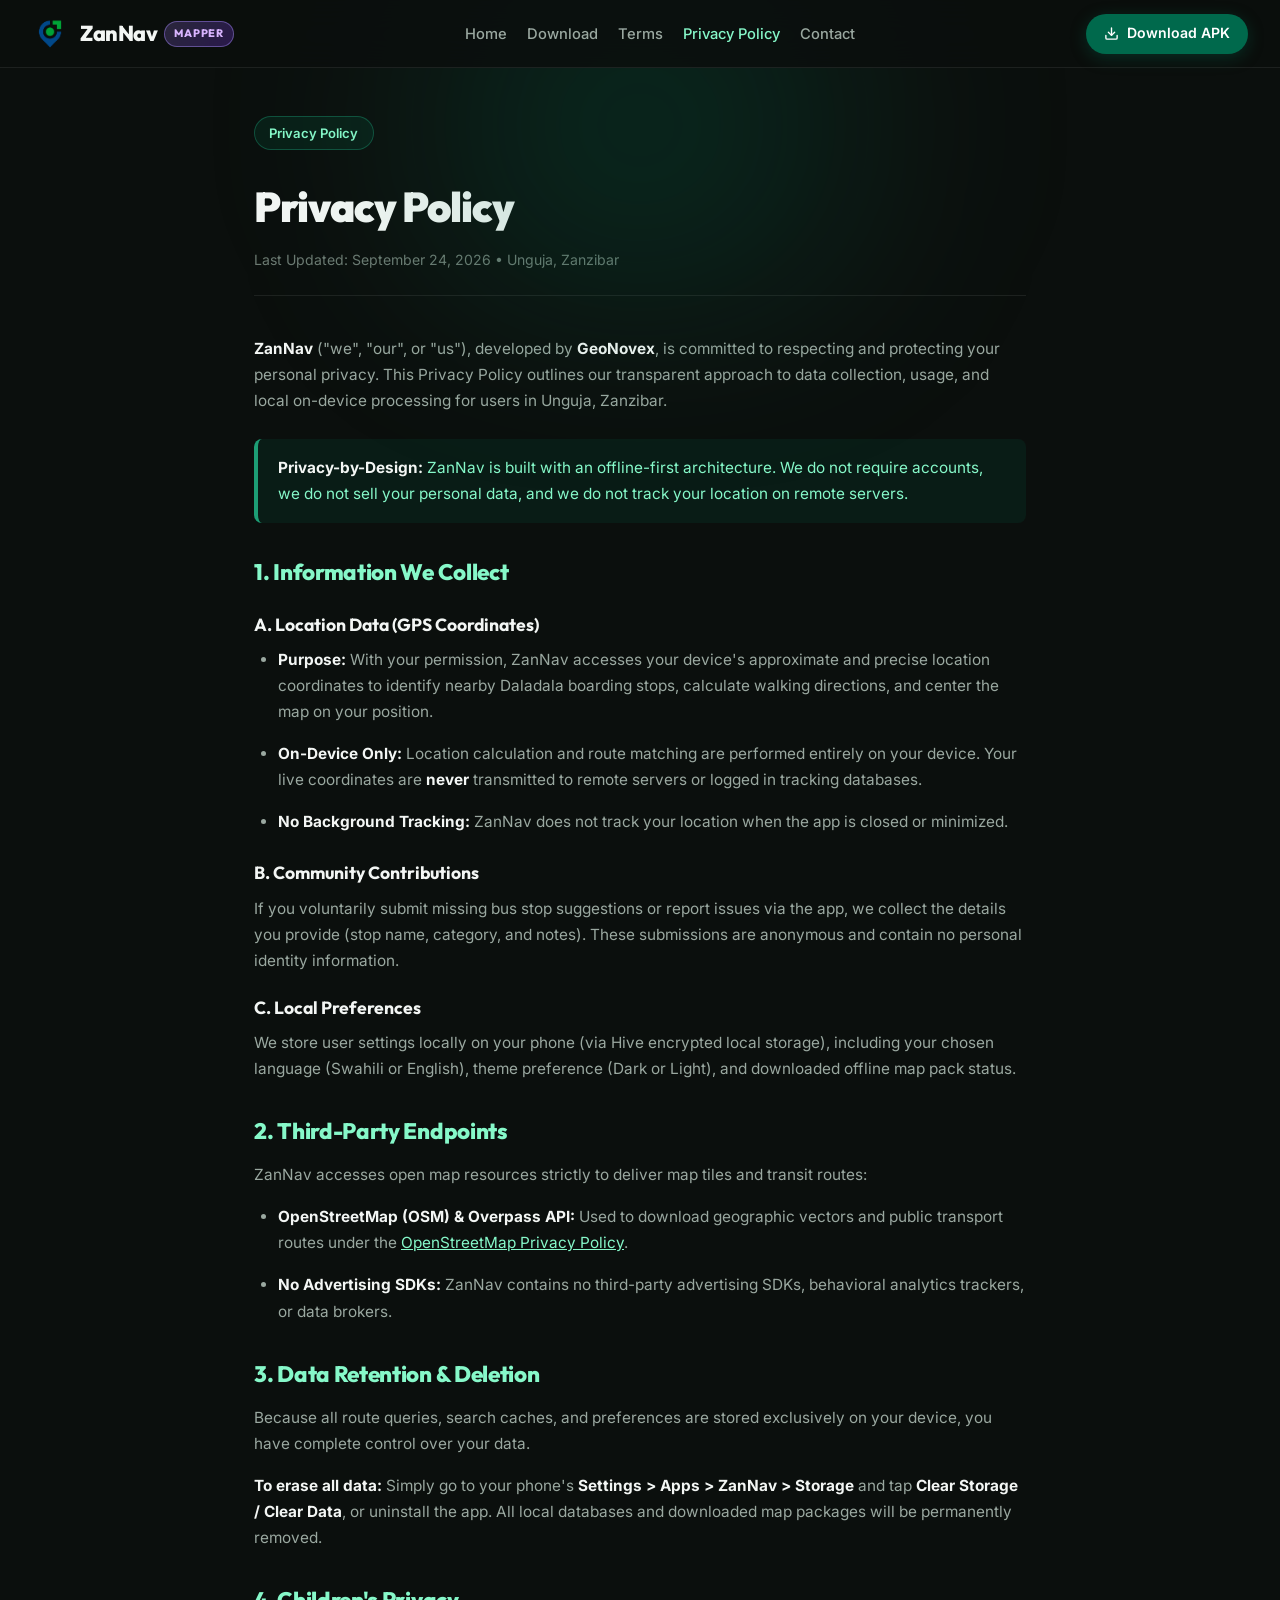
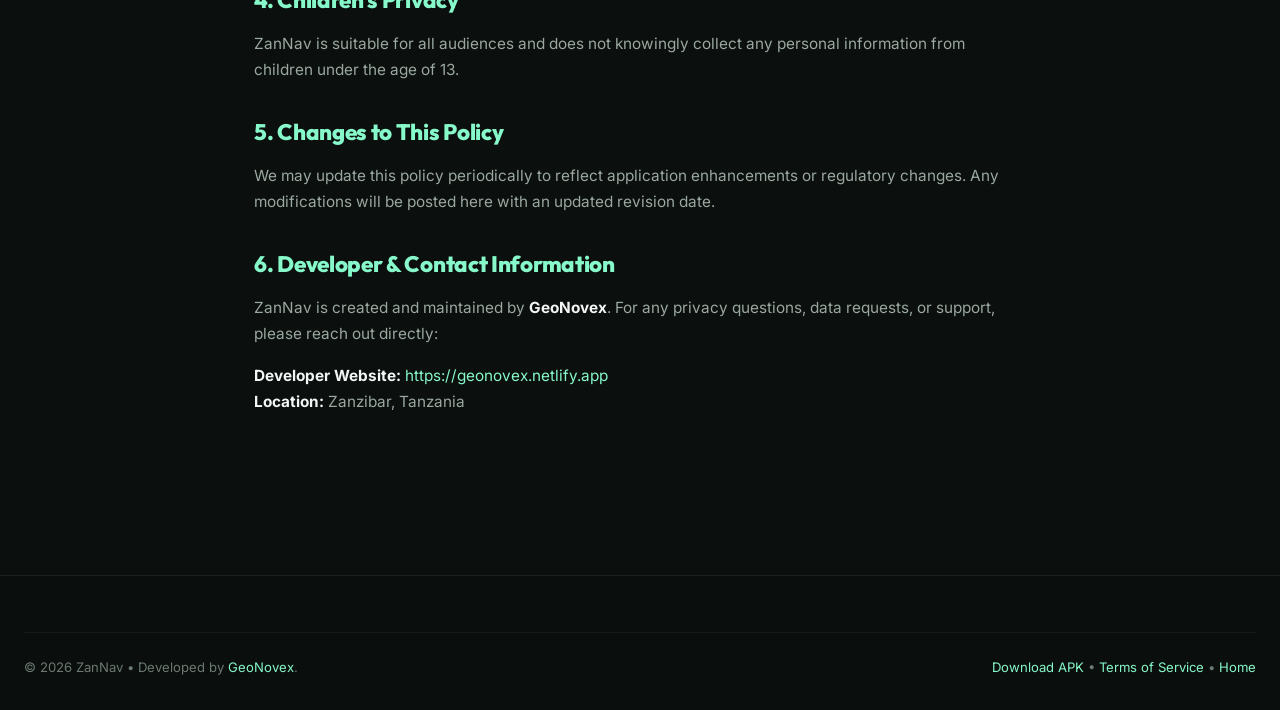
==== commit 19b2768c: "Add files via upload" ====
--- a/privacy.html
+++ b/privacy.html
@@ -9,8 +9,12 @@
     content="Privacy Policy for ZanNav - Public transit navigation application for Unguja, Zanzibar. Developed by GeoNovex.">
   <link rel="canonical" href="https://yudharssiif.github.io/zannav-app/privacy.html">
   <link rel="stylesheet" href="style.css">
+  <link rel="icon" type="image/png" href="favicon-96x96.png" sizes="96x96">
   <link rel="icon" type="image/svg+xml" href="favicon.svg">
-  <link rel="apple-touch-icon" href="favicon.svg">
+  <link rel="shortcut icon" href="favicon.ico">
+  <link rel="apple-touch-icon" sizes="180x180" href="apple-touch-icon.png">
+  <meta name="apple-mobile-web-app-title" content="Zannav Mappers">
+  <link rel="manifest" href="site.webmanifest">
 </head>
 
 <body>
@@ -23,13 +27,11 @@
   <header class="navbar">
     <div class="nav-container">
       <a href="index.html" class="logo">
-        <div class="logo-icon" aria-hidden="true">
-          <svg width="22" height="22" viewBox="0 0 24 24" fill="currentColor">
-            <path
-              d="M4 16c0 .88.39 1.67 1 2.22V20c0 .55.45 1 1 1h1c.55 0 1-.45 1-1v-1h8v1c0 .55.45 1 1 1h1c.55 0 1-.45 1-1v-1.78c.61-.55 1-1.34 1-2.22V6c0-3.5-3.58-4-8-4s-8 .5-8 4v10zm3.5 1c-.83 0-1.5-.67-1.5-1.5S6.67 14 7.5 14s1.5.67 1.5 1.5S8.33 17 7.5 17zm9 0c-.83 0-1.5-.67-1.5-1.5s.67-1.5 1.5-1.5 1.5.67 1.5 1.5-.67 1.5-1.5 1.5zm1.5-6H6V6h12v5z" />
-          </svg>
+        <img src="logo.png" alt="ZanNav Mapper Logo" class="brand-logo-img" width="36" height="36">
+        <div class="brand-title" style="display: inline-flex; align-items: center; gap: 0.45rem;">
+          <span>ZanNav</span>
+          <span class="brand-tag" style="font-size: 0.68rem; font-weight: 800; letter-spacing: 0.08em; padding: 0.2rem 0.55rem; background: linear-gradient(135deg, rgba(167, 139, 250, 0.2), rgba(124, 58, 237, 0.28)); border: 1px solid rgba(167, 139, 250, 0.45); color: #d8b4fe; border-radius: 999px; text-transform: uppercase;">Mapper</span>
         </div>
-        <span>ZanNav</span>
       </a>
       <ul class="nav-links" id="navLinks">
         <li><a href="index.html" class="nav-link">Home</a></li>
@@ -39,7 +41,7 @@
         <li><a href="index.html#contact" class="nav-link">Contact</a></li>
       </ul>
       <div class="nav-actions">
-        <a href="zannav-app.apk" download="zannav-app.apk" class="nav-cta">
+        <a href="https://github.com/Yudharssiif/zannav-app/releases/latest/download/zannav-mapper-v1.0.3.apk" class="nav-cta">
           <svg width="15" height="15" viewBox="0 0 24 24" fill="none" stroke="currentColor" stroke-width="2.2"
             stroke-linecap="round" stroke-linejoin="round">
             <path d="M21 15v4a2 2 0 0 1-2 2H5a2 2 0 0 1-2-2v-4"></path>
--- a/style.css
+++ b/style.css
@@ -24,7 +24,7 @@
   --radius-md: 14px;
   --radius-lg: 24px;
   --radius-full: 9999px;
-  --max-w: 1120px;
+  --max-w: 1360px;
 }
 
 html {
@@ -131,13 +131,13 @@
 }
 
 .nav-container {
-  max-width: var(--max-w);
+  max-width: 1440px;
   margin: 0 auto;
-  padding: 0.85rem 1.5rem;
+  padding: 0.85rem 2rem;
   display: flex;
   align-items: center;
   justify-content: space-between;
-  gap: 1rem;
+  gap: 1.5rem;
   transition: padding 0.3s cubic-bezier(0.16, 1, 0.3, 1);
 }
 
@@ -171,10 +171,19 @@
   flex-shrink: 0;
 }
 
+.brand-logo-img {
+  width: 36px;
+  height: 36px;
+  object-fit: contain;
+  border-radius: 8px;
+  flex-shrink: 0;
+  display: block;
+}
+
 .nav-links {
   display: flex;
   align-items: center;
-  gap: 1.5rem;
+  gap: 1.25rem;
   list-style: none;
 }
 
@@ -183,6 +192,7 @@
   font-weight: 500;
   color: var(--text-muted);
   transition: color 0.2s ease;
+  white-space: nowrap;
 }
 
 .nav-link:hover, .nav-link.active {
@@ -1006,7 +1016,7 @@
   }
 }
 
-@media (max-width: 820px) {
+@media (max-width: 1024px) {
   .nav-toggle {
     display: flex;
   }
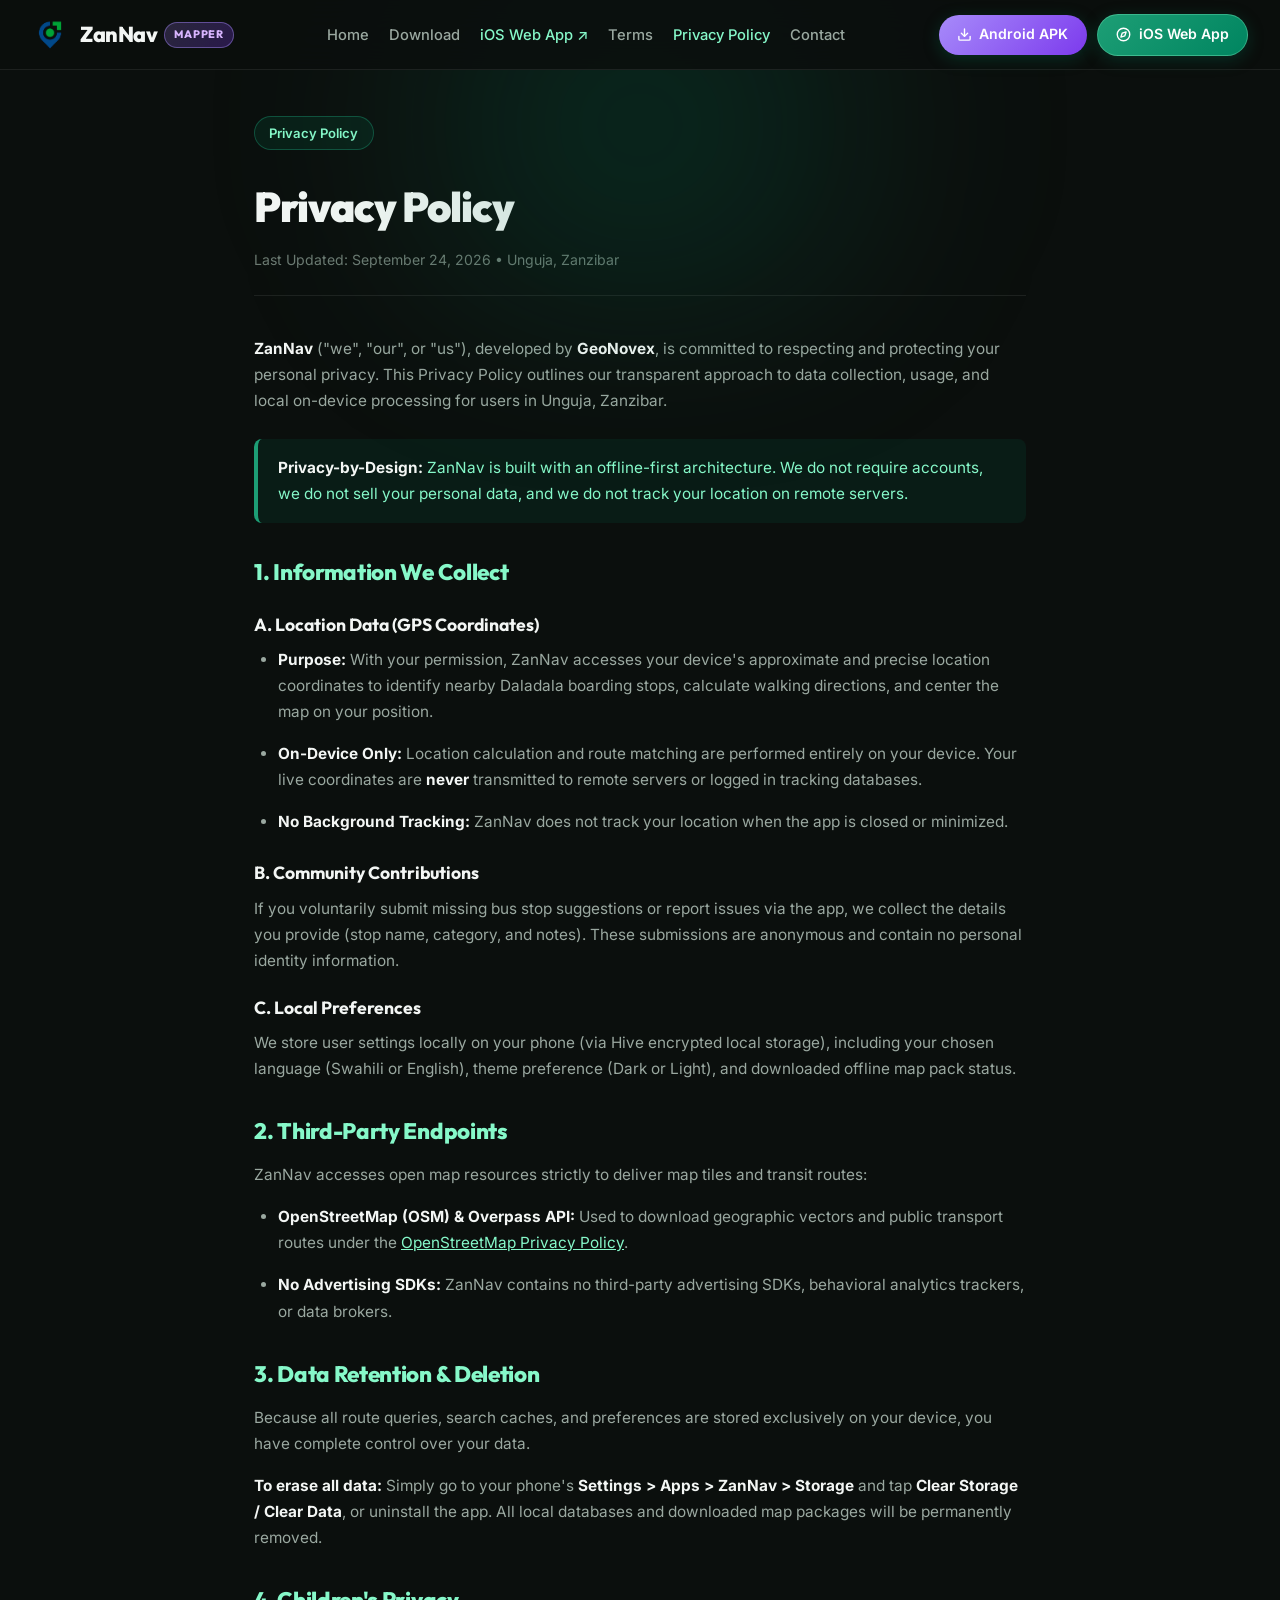
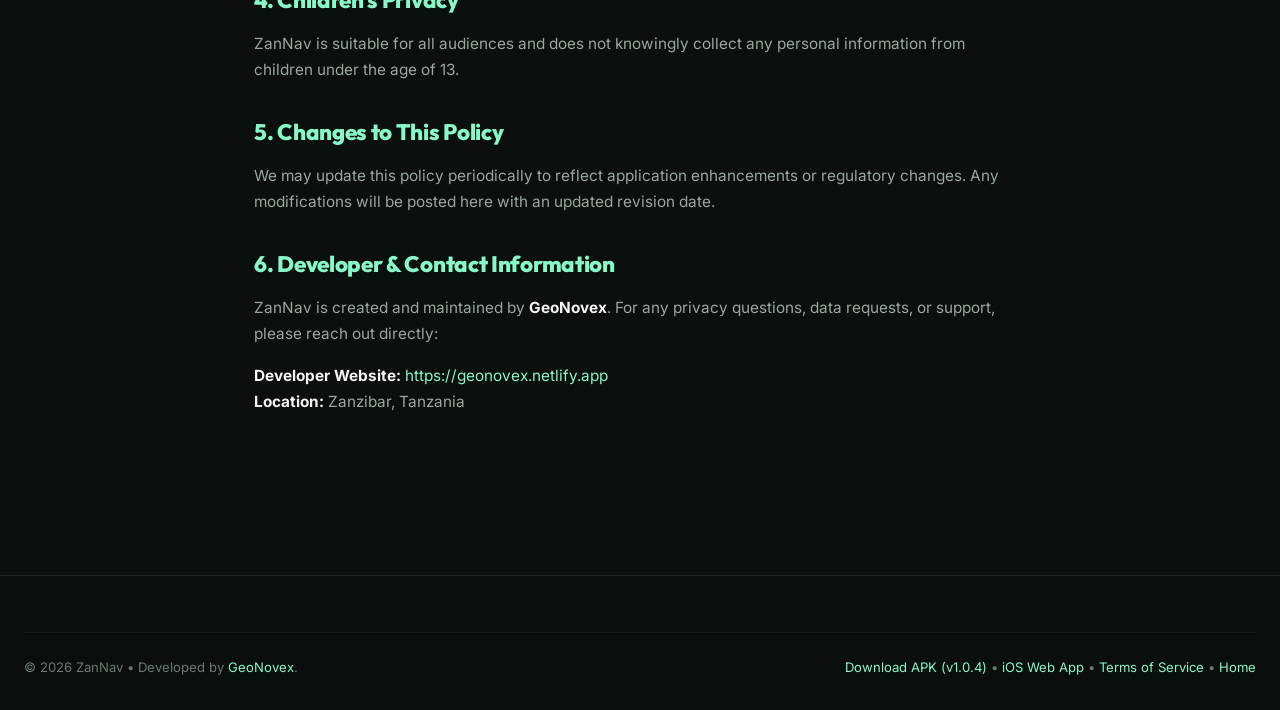
==== commit 32e87966: "Add files via upload" ====
--- a/privacy.html
+++ b/privacy.html
@@ -36,20 +36,29 @@
       <ul class="nav-links" id="navLinks">
         <li><a href="index.html" class="nav-link">Home</a></li>
         <li><a href="index.html#download" class="nav-link">Download</a></li>
+        <li><a href="https://yudharssiif.github.io/zannav-mapper-app/" target="_blank" rel="noopener noreferrer" class="nav-link" style="color: #86f8c9;">iOS Web App ↗</a></li>
         <li><a href="terms.html" class="nav-link">Terms</a></li>
         <li><a href="privacy.html" class="nav-link active">Privacy Policy</a></li>
         <li><a href="index.html#contact" class="nav-link">Contact</a></li>
       </ul>
       <div class="nav-actions">
-        <a href="https://github.com/Yudharssiif/zannav-app/releases/latest/download/zannav-mapper-v1.0.3.apk" class="nav-cta">
+        <a href="https://github.com/Yudharssiif/zannav-app/releases/latest/download/zannav-mapper-v1.0.4.apk" class="nav-cta" style="background: linear-gradient(135deg, #a78bfa, #7c3aed);">
           <svg width="15" height="15" viewBox="0 0 24 24" fill="none" stroke="currentColor" stroke-width="2.2"
             stroke-linecap="round" stroke-linejoin="round">
             <path d="M21 15v4a2 2 0 0 1-2 2H5a2 2 0 0 1-2-2v-4"></path>
             <polyline points="7 10 12 15 17 10"></polyline>
             <line x1="12" y1="15" x2="12" y2="3"></line>
           </svg>
-          <span class="cta-text-full">Download APK</span>
+          <span class="cta-text-full">Android APK</span>
           <span class="cta-text-short">APK</span>
+        </a>
+        <a href="https://yudharssiif.github.io/zannav-mapper-app/" target="_blank" rel="noopener noreferrer" class="nav-cta" style="background: linear-gradient(135deg, #1d9e75, #008560); border: 1px solid rgba(134, 248, 201, 0.35);">
+          <svg width="15" height="15" viewBox="0 0 24 24" fill="none" stroke="currentColor" stroke-width="2.2" stroke-linecap="round" stroke-linejoin="round">
+            <circle cx="12" cy="12" r="10"></circle>
+            <polygon points="16.24 7.76 14.12 14.12 7.76 16.24 9.88 9.88 16.24 7.76"></polygon>
+          </svg>
+          <span class="cta-text-full">iOS Web App</span>
+          <span class="cta-text-short">iOS</span>
         </a>
         <button class="nav-toggle" id="navToggle" aria-label="Toggle navigation menu" aria-expanded="false">
           <span class="hamburger-line"></span>
@@ -163,7 +172,8 @@
       <div>© <span class="current-year">2026</span> ZanNav • Developed by <a href="https://geonovex.netlify.app/" target="_blank"
           rel="noopener noreferrer" style="color: #86f8c9;">GeoNovex</a>.</div>
       <div>
-        <a href="zannav-app.apk" download="zannav-app.apk" style="color: #86f8c9;">Download APK</a> •
+        <a href="https://github.com/Yudharssiif/zannav-app/releases/latest/download/zannav-mapper-v1.0.4.apk" style="color: #86f8c9;">Download APK (v1.0.4)</a> •
+        <a href="https://yudharssiif.github.io/zannav-mapper-app/" target="_blank" rel="noopener noreferrer" style="color: #86f8c9;">iOS Web App</a> •
         <a href="terms.html" style="color: #86f8c9;">Terms of Service</a> •
         <a href="index.html" style="color: #86f8c9;">Home</a>
       </div>
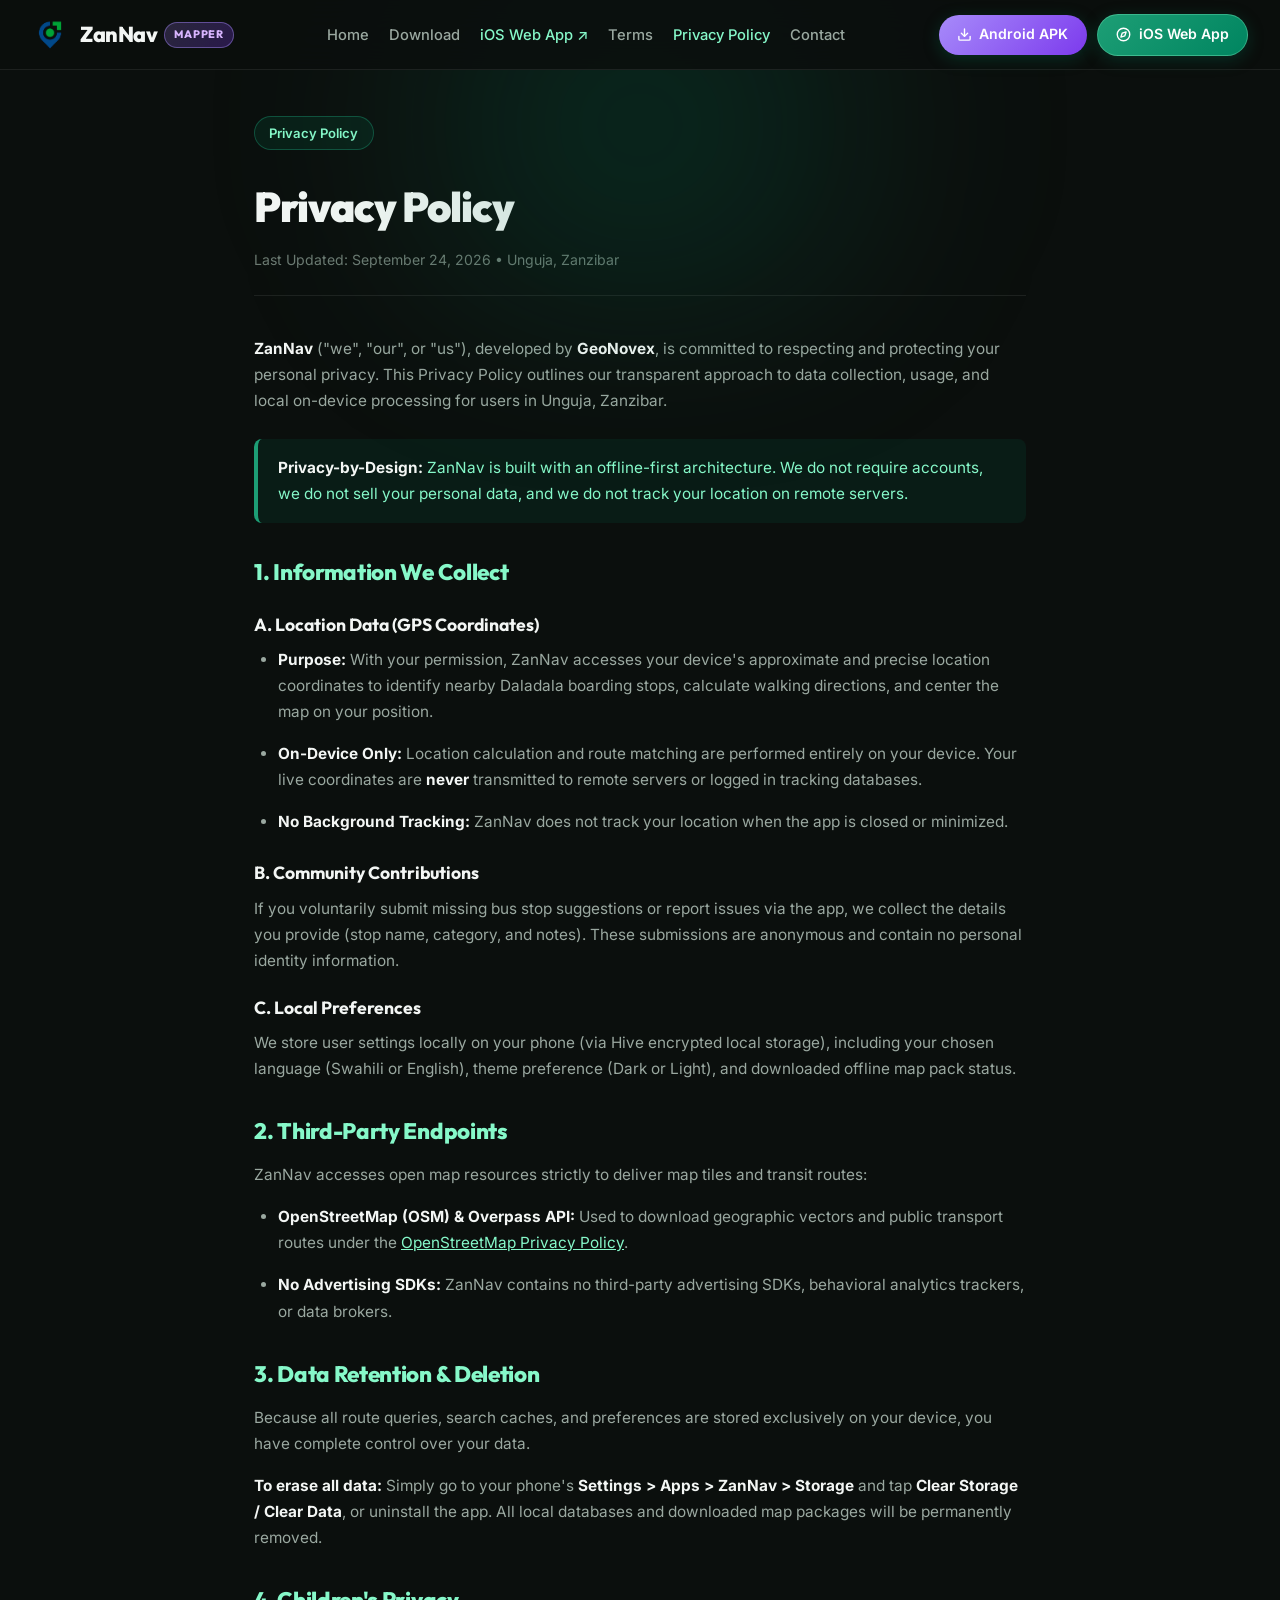
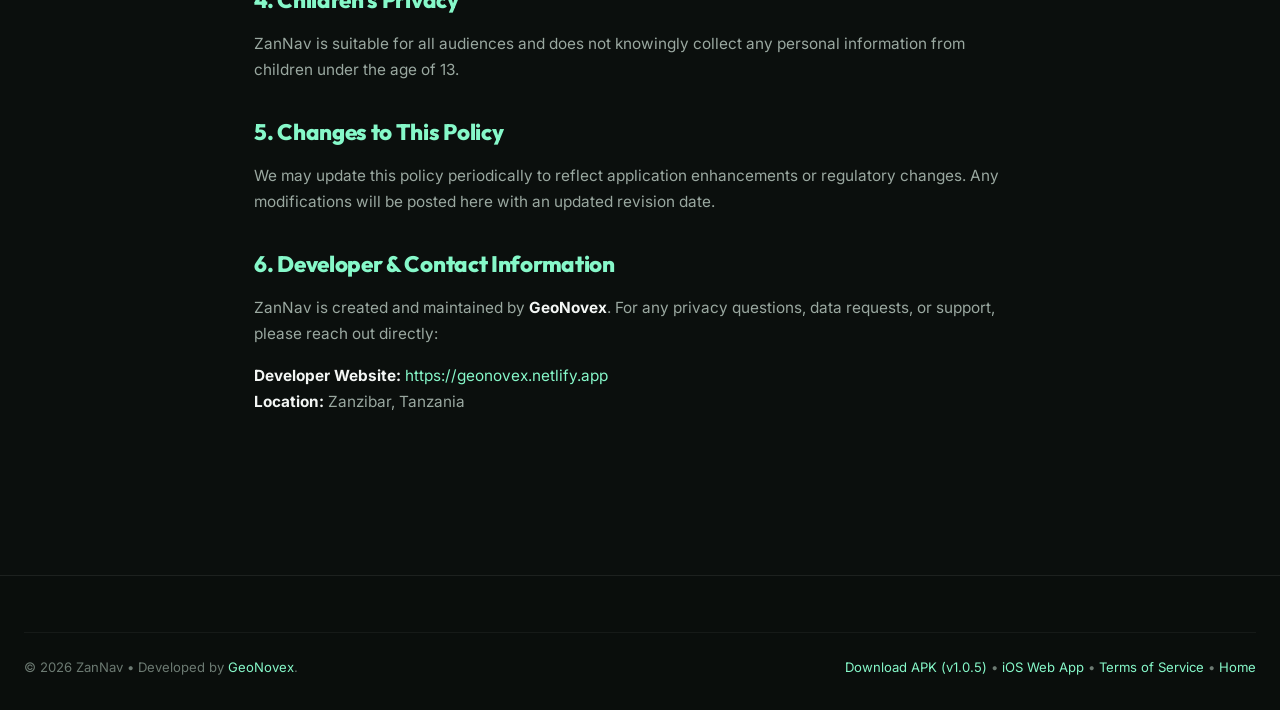
==== commit f445c4d5: "Add files via upload" ====
--- a/privacy.html
+++ b/privacy.html
@@ -42,7 +42,7 @@
         <li><a href="index.html#contact" class="nav-link">Contact</a></li>
       </ul>
       <div class="nav-actions">
-        <a href="https://github.com/Yudharssiif/zannav-app/releases/latest/download/zannav-mapper-v1.0.4.apk" class="nav-cta" style="background: linear-gradient(135deg, #a78bfa, #7c3aed);">
+        <a href="https://github.com/Yudharssiif/zannav-app/releases/latest/download/zannav-mapper-v1.0.5.apk" class="nav-cta" style="background: linear-gradient(135deg, #a78bfa, #7c3aed);">
           <svg width="15" height="15" viewBox="0 0 24 24" fill="none" stroke="currentColor" stroke-width="2.2"
             stroke-linecap="round" stroke-linejoin="round">
             <path d="M21 15v4a2 2 0 0 1-2 2H5a2 2 0 0 1-2-2v-4"></path>
@@ -172,7 +172,7 @@
       <div>© <span class="current-year">2026</span> ZanNav • Developed by <a href="https://geonovex.netlify.app/" target="_blank"
           rel="noopener noreferrer" style="color: #86f8c9;">GeoNovex</a>.</div>
       <div>
-        <a href="https://github.com/Yudharssiif/zannav-app/releases/latest/download/zannav-mapper-v1.0.4.apk" style="color: #86f8c9;">Download APK (v1.0.4)</a> •
+        <a href="https://github.com/Yudharssiif/zannav-app/releases/latest/download/zannav-mapper-v1.0.5.apk" style="color: #86f8c9;">Download APK (v1.0.5)</a> •
         <a href="https://yudharssiif.github.io/zannav-mapper-app/" target="_blank" rel="noopener noreferrer" style="color: #86f8c9;">iOS Web App</a> •
         <a href="terms.html" style="color: #86f8c9;">Terms of Service</a> •
         <a href="index.html" style="color: #86f8c9;">Home</a>
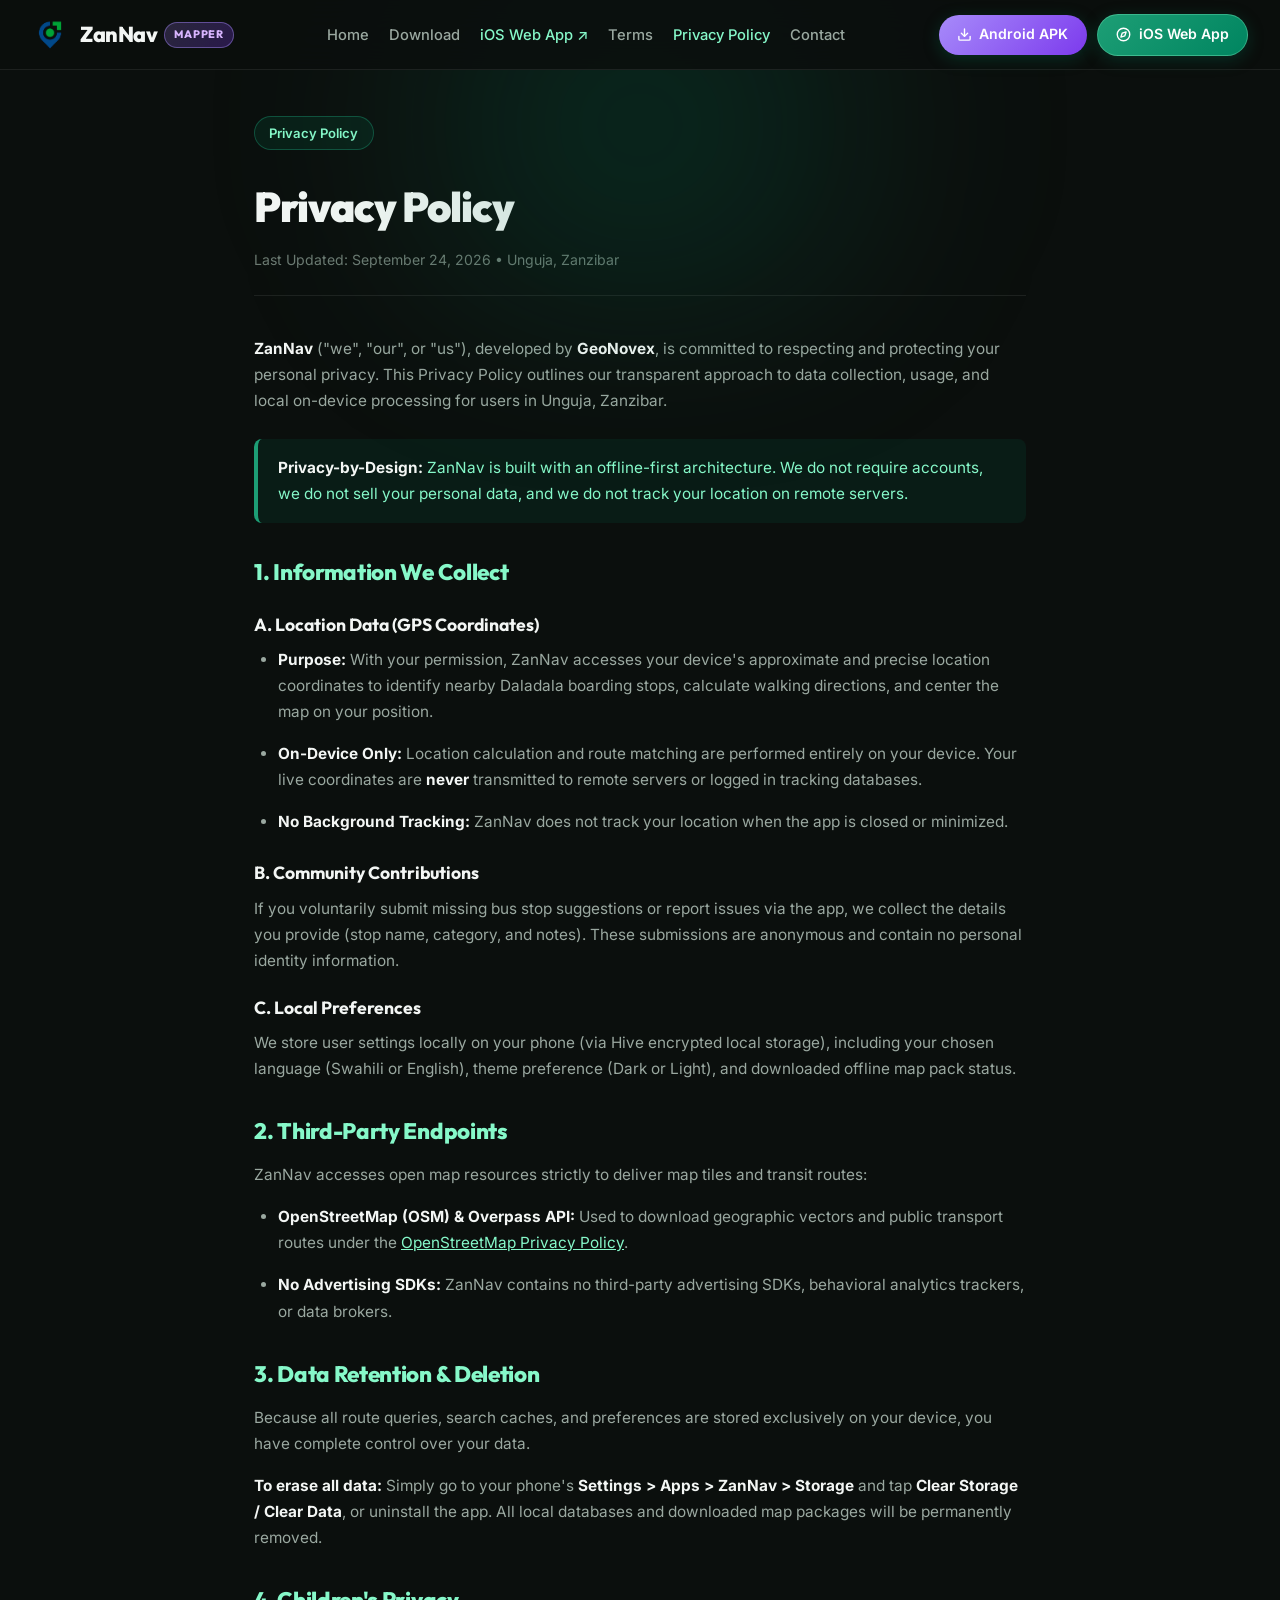
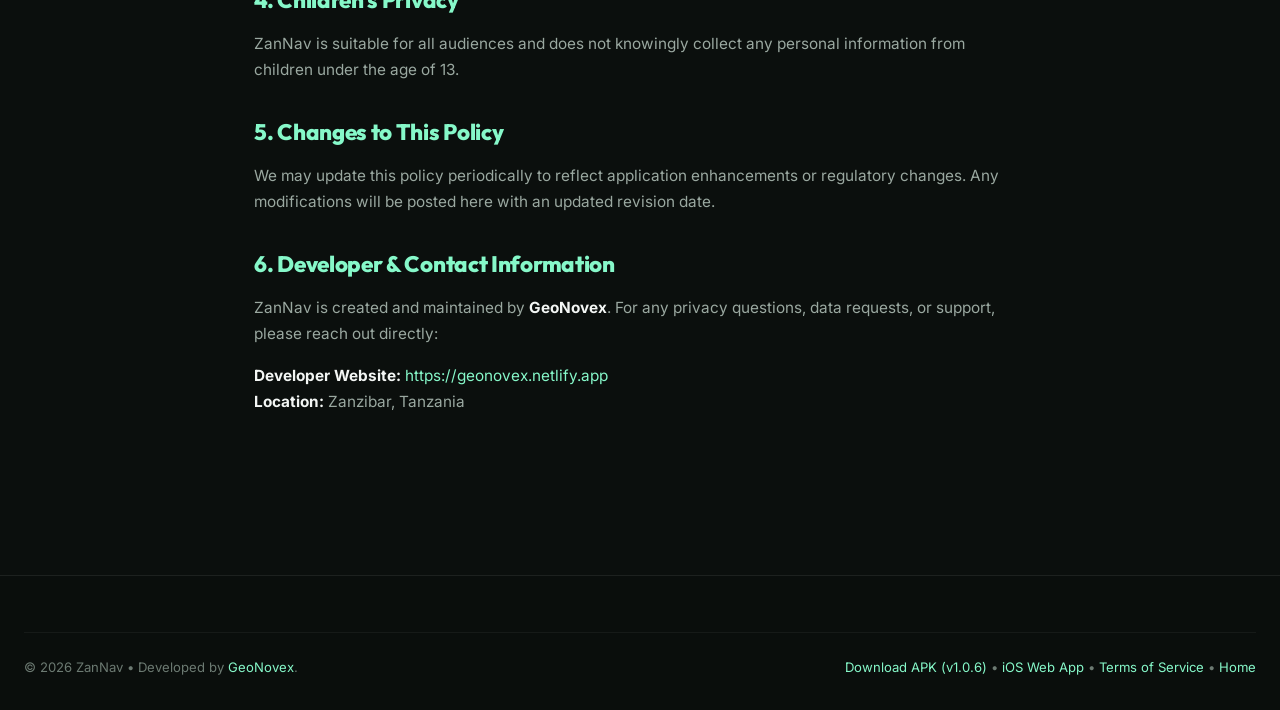
==== commit 83ec8096: "Add files via upload" ====
--- a/privacy.html
+++ b/privacy.html
@@ -42,7 +42,7 @@
         <li><a href="index.html#contact" class="nav-link">Contact</a></li>
       </ul>
       <div class="nav-actions">
-        <a href="https://github.com/Yudharssiif/zannav-app/releases/latest/download/zannav-mapper-v1.0.5.apk" class="nav-cta" style="background: linear-gradient(135deg, #a78bfa, #7c3aed);">
+        <a href="https://github.com/Yudharssiif/zannav-app/releases/latest/download/zannav-mapper-v1.0.6.apk" class="nav-cta" style="background: linear-gradient(135deg, #a78bfa, #7c3aed);">
           <svg width="15" height="15" viewBox="0 0 24 24" fill="none" stroke="currentColor" stroke-width="2.2"
             stroke-linecap="round" stroke-linejoin="round">
             <path d="M21 15v4a2 2 0 0 1-2 2H5a2 2 0 0 1-2-2v-4"></path>
@@ -172,7 +172,7 @@
       <div>© <span class="current-year">2026</span> ZanNav • Developed by <a href="https://geonovex.netlify.app/" target="_blank"
           rel="noopener noreferrer" style="color: #86f8c9;">GeoNovex</a>.</div>
       <div>
-        <a href="https://github.com/Yudharssiif/zannav-app/releases/latest/download/zannav-mapper-v1.0.5.apk" style="color: #86f8c9;">Download APK (v1.0.5)</a> •
+        <a href="https://github.com/Yudharssiif/zannav-app/releases/latest/download/zannav-mapper-v1.0.6.apk" style="color: #86f8c9;">Download APK (v1.0.6)</a> •
         <a href="https://yudharssiif.github.io/zannav-mapper-app/" target="_blank" rel="noopener noreferrer" style="color: #86f8c9;">iOS Web App</a> •
         <a href="terms.html" style="color: #86f8c9;">Terms of Service</a> •
         <a href="index.html" style="color: #86f8c9;">Home</a>
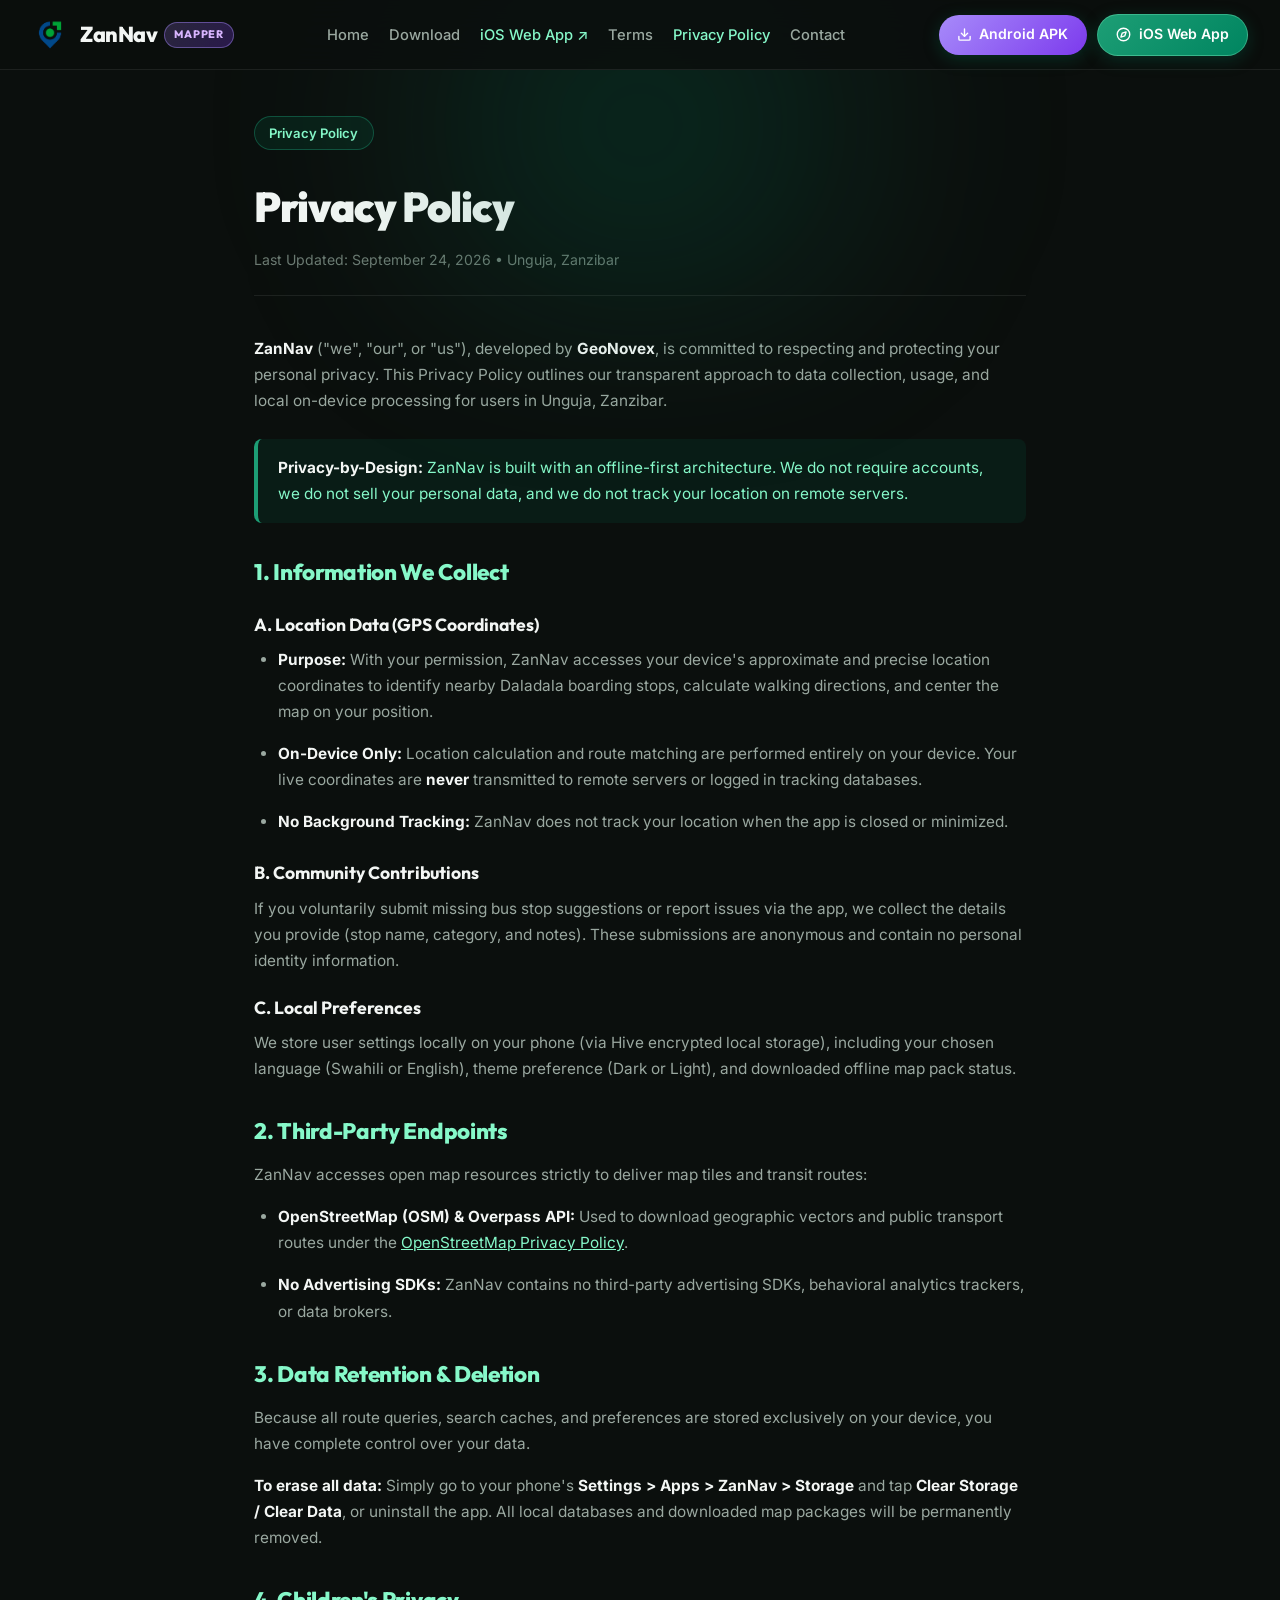
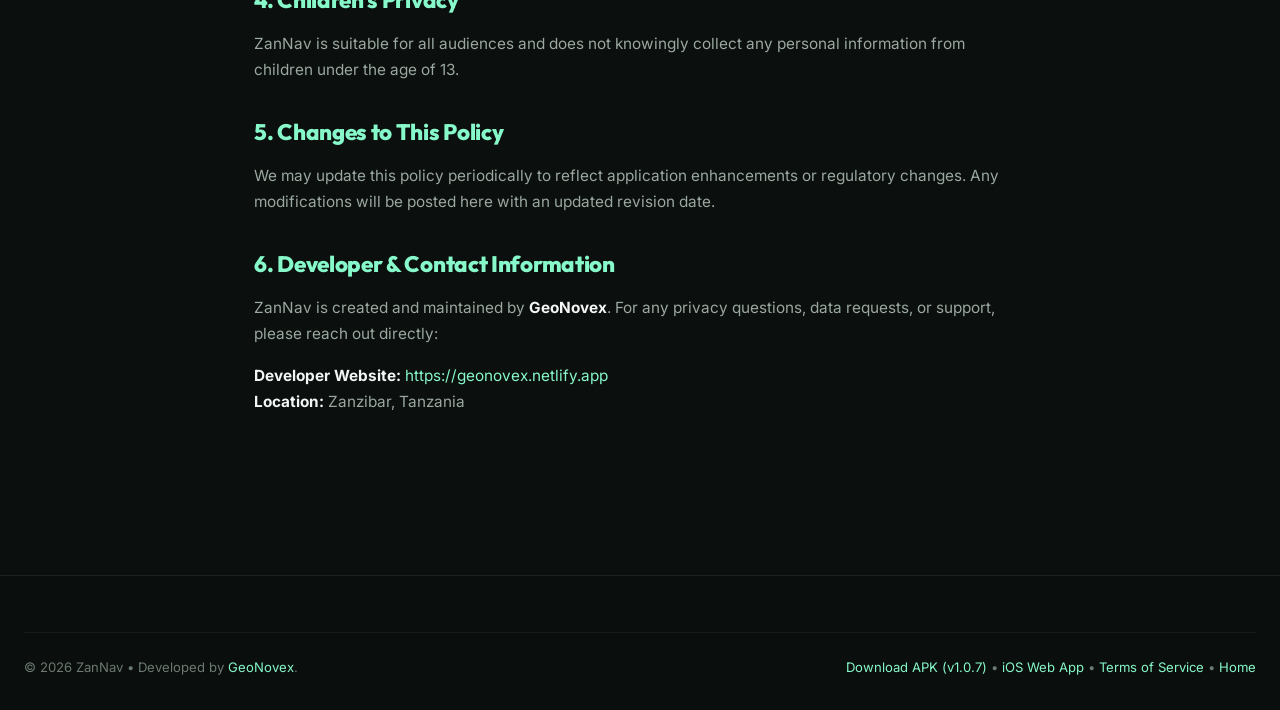
==== commit 901f2946: "Add files via upload" ====
--- a/privacy.html
+++ b/privacy.html
@@ -42,7 +42,7 @@
         <li><a href="index.html#contact" class="nav-link">Contact</a></li>
       </ul>
       <div class="nav-actions">
-        <a href="https://github.com/Yudharssiif/zannav-app/releases/latest/download/zannav-mapper-v1.0.6.apk" class="nav-cta" style="background: linear-gradient(135deg, #a78bfa, #7c3aed);">
+        <a href="https://github.com/Yudharssiif/zannav-app/releases/latest/download/zannav-mapper-v1.0.7.apk" class="nav-cta" style="background: linear-gradient(135deg, #a78bfa, #7c3aed);">
           <svg width="15" height="15" viewBox="0 0 24 24" fill="none" stroke="currentColor" stroke-width="2.2"
             stroke-linecap="round" stroke-linejoin="round">
             <path d="M21 15v4a2 2 0 0 1-2 2H5a2 2 0 0 1-2-2v-4"></path>
@@ -172,7 +172,7 @@
       <div>© <span class="current-year">2026</span> ZanNav • Developed by <a href="https://geonovex.netlify.app/" target="_blank"
           rel="noopener noreferrer" style="color: #86f8c9;">GeoNovex</a>.</div>
       <div>
-        <a href="https://github.com/Yudharssiif/zannav-app/releases/latest/download/zannav-mapper-v1.0.6.apk" style="color: #86f8c9;">Download APK (v1.0.6)</a> •
+        <a href="https://github.com/Yudharssiif/zannav-app/releases/latest/download/zannav-mapper-v1.0.7.apk" style="color: #86f8c9;">Download APK (v1.0.7)</a> •
         <a href="https://yudharssiif.github.io/zannav-mapper-app/" target="_blank" rel="noopener noreferrer" style="color: #86f8c9;">iOS Web App</a> •
         <a href="terms.html" style="color: #86f8c9;">Terms of Service</a> •
         <a href="index.html" style="color: #86f8c9;">Home</a>
